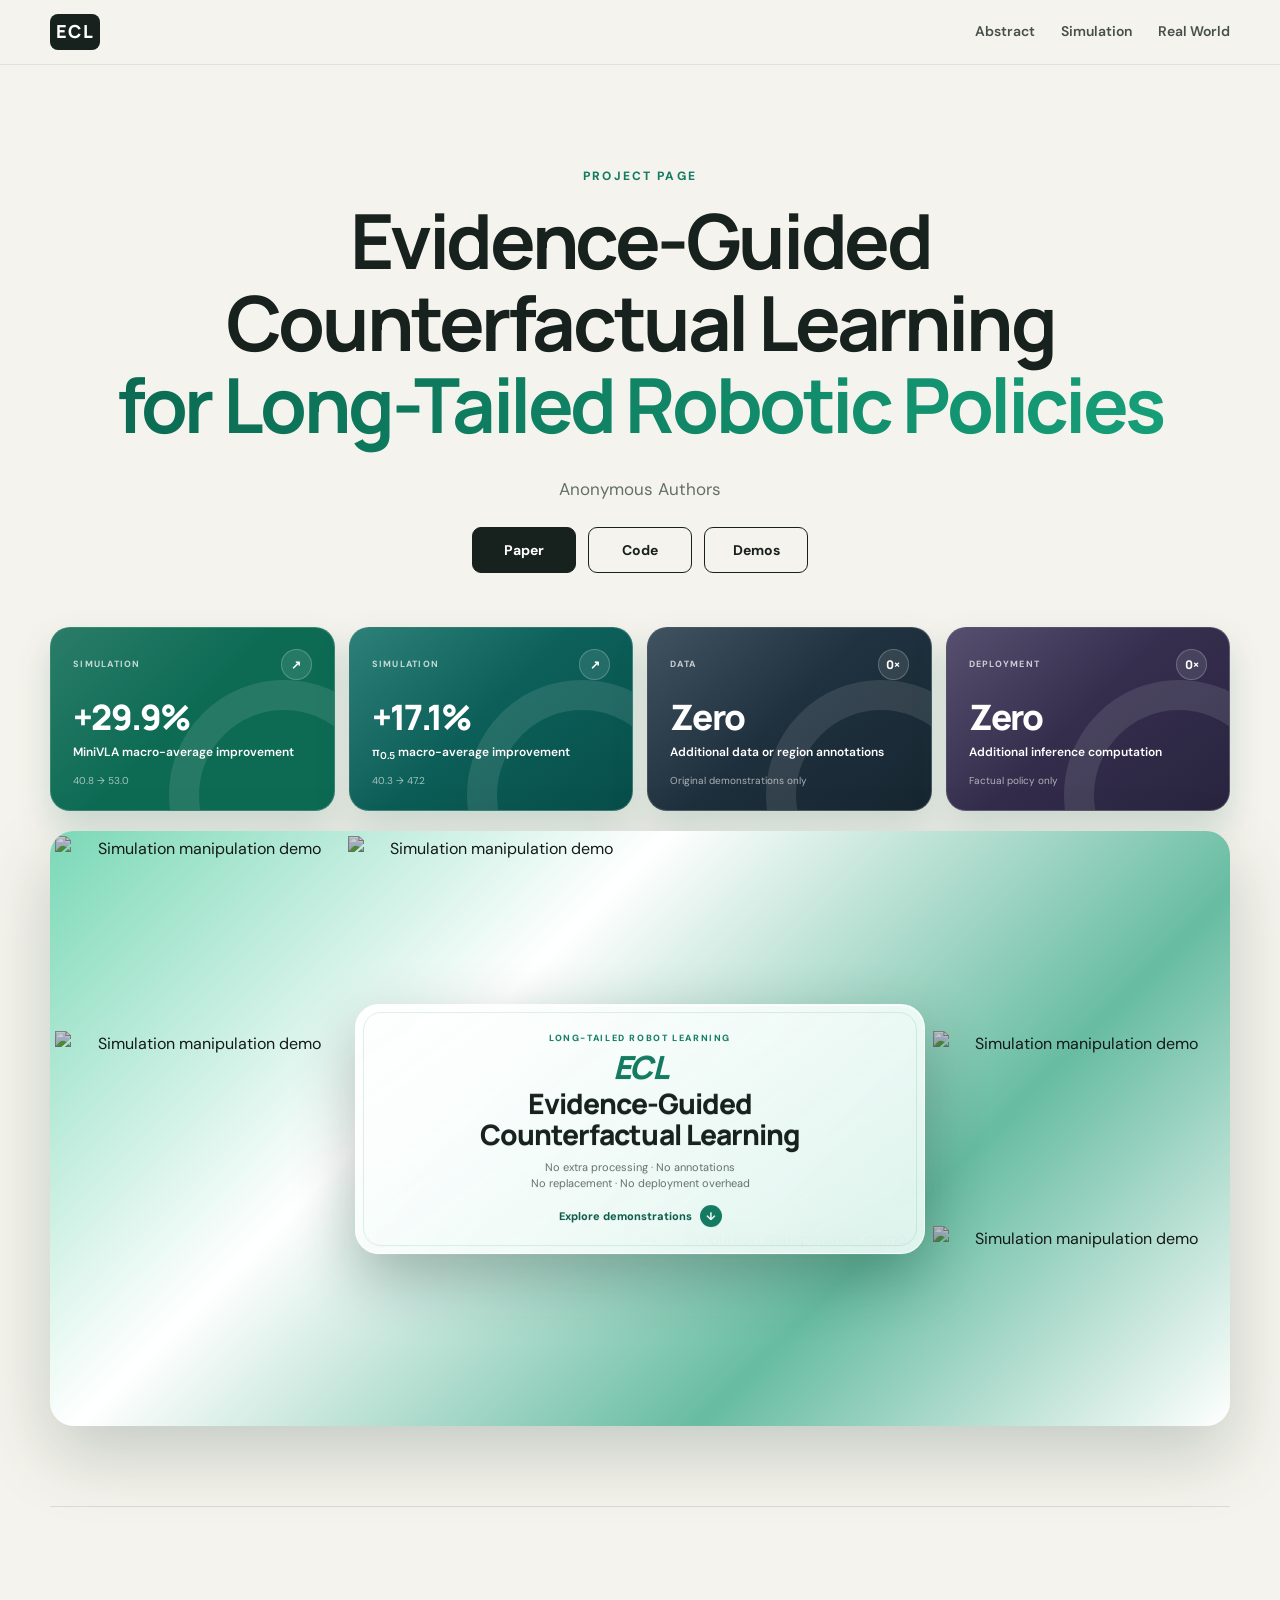
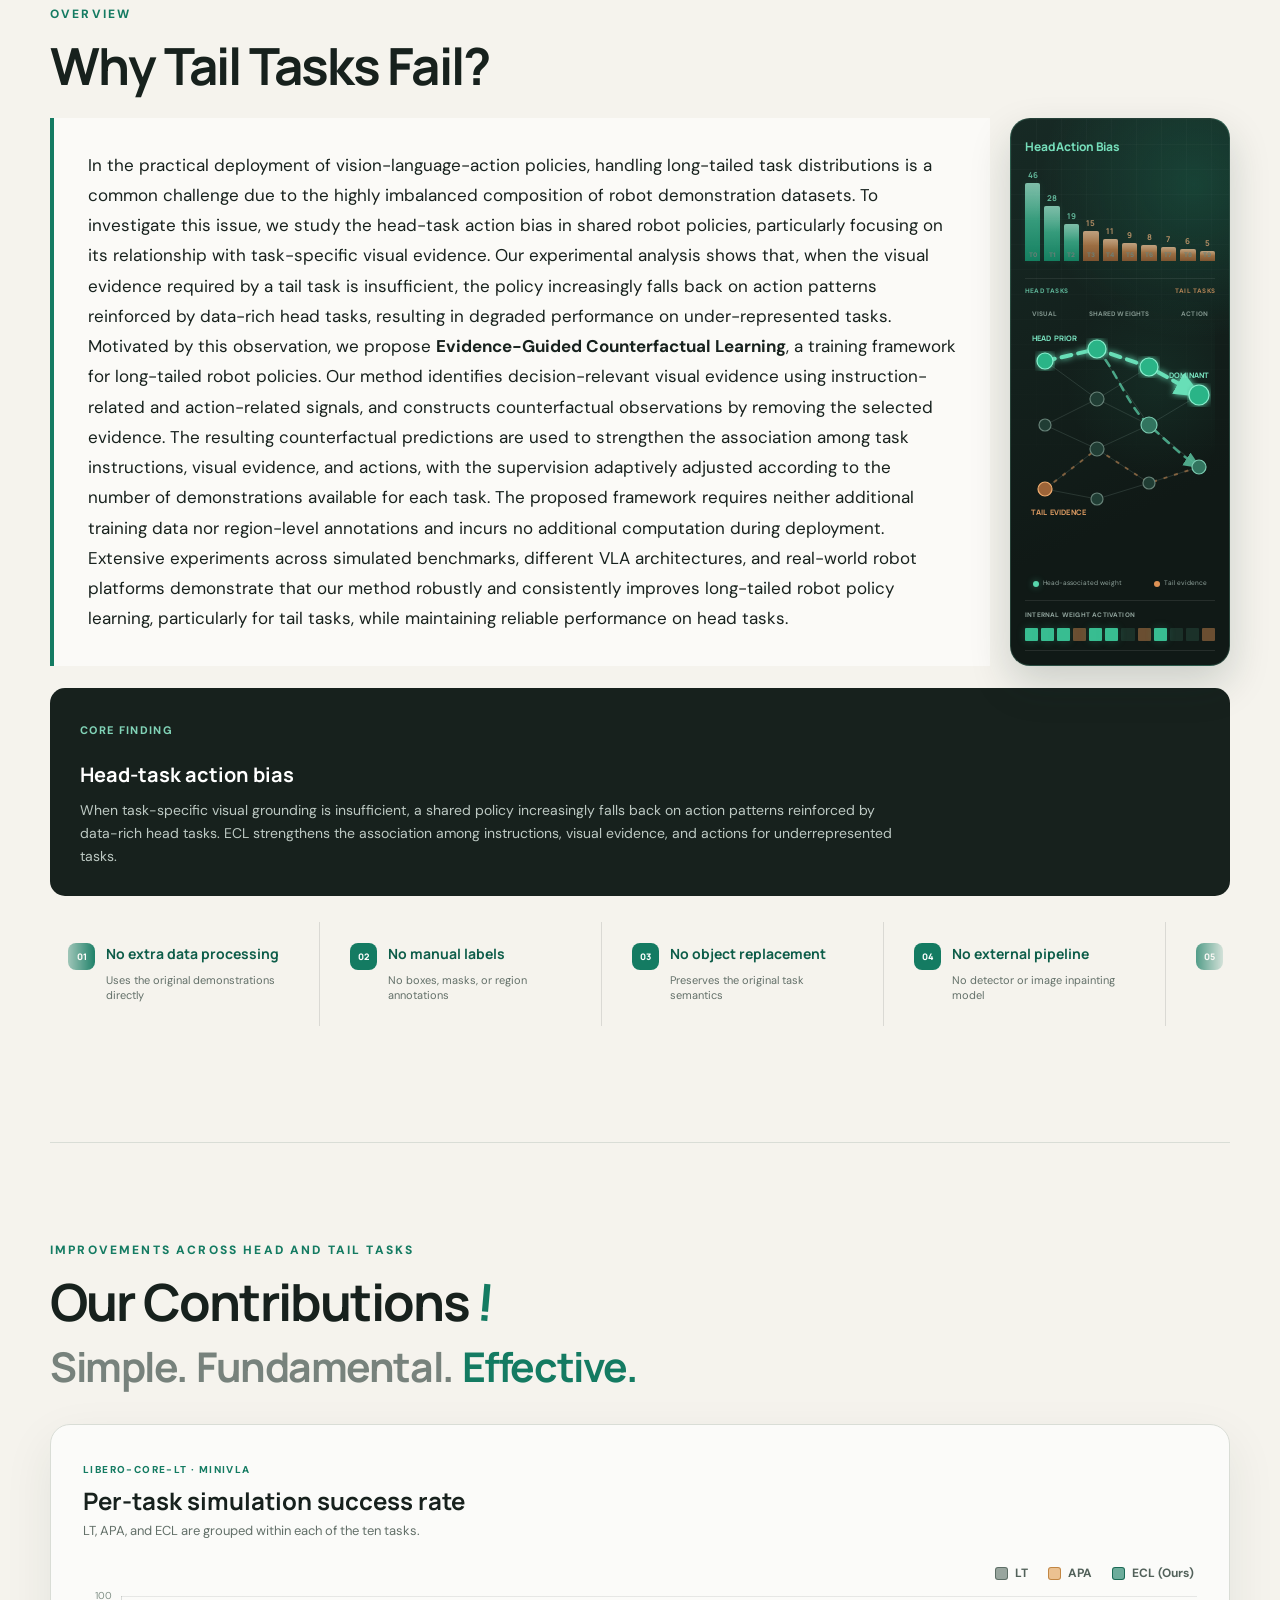
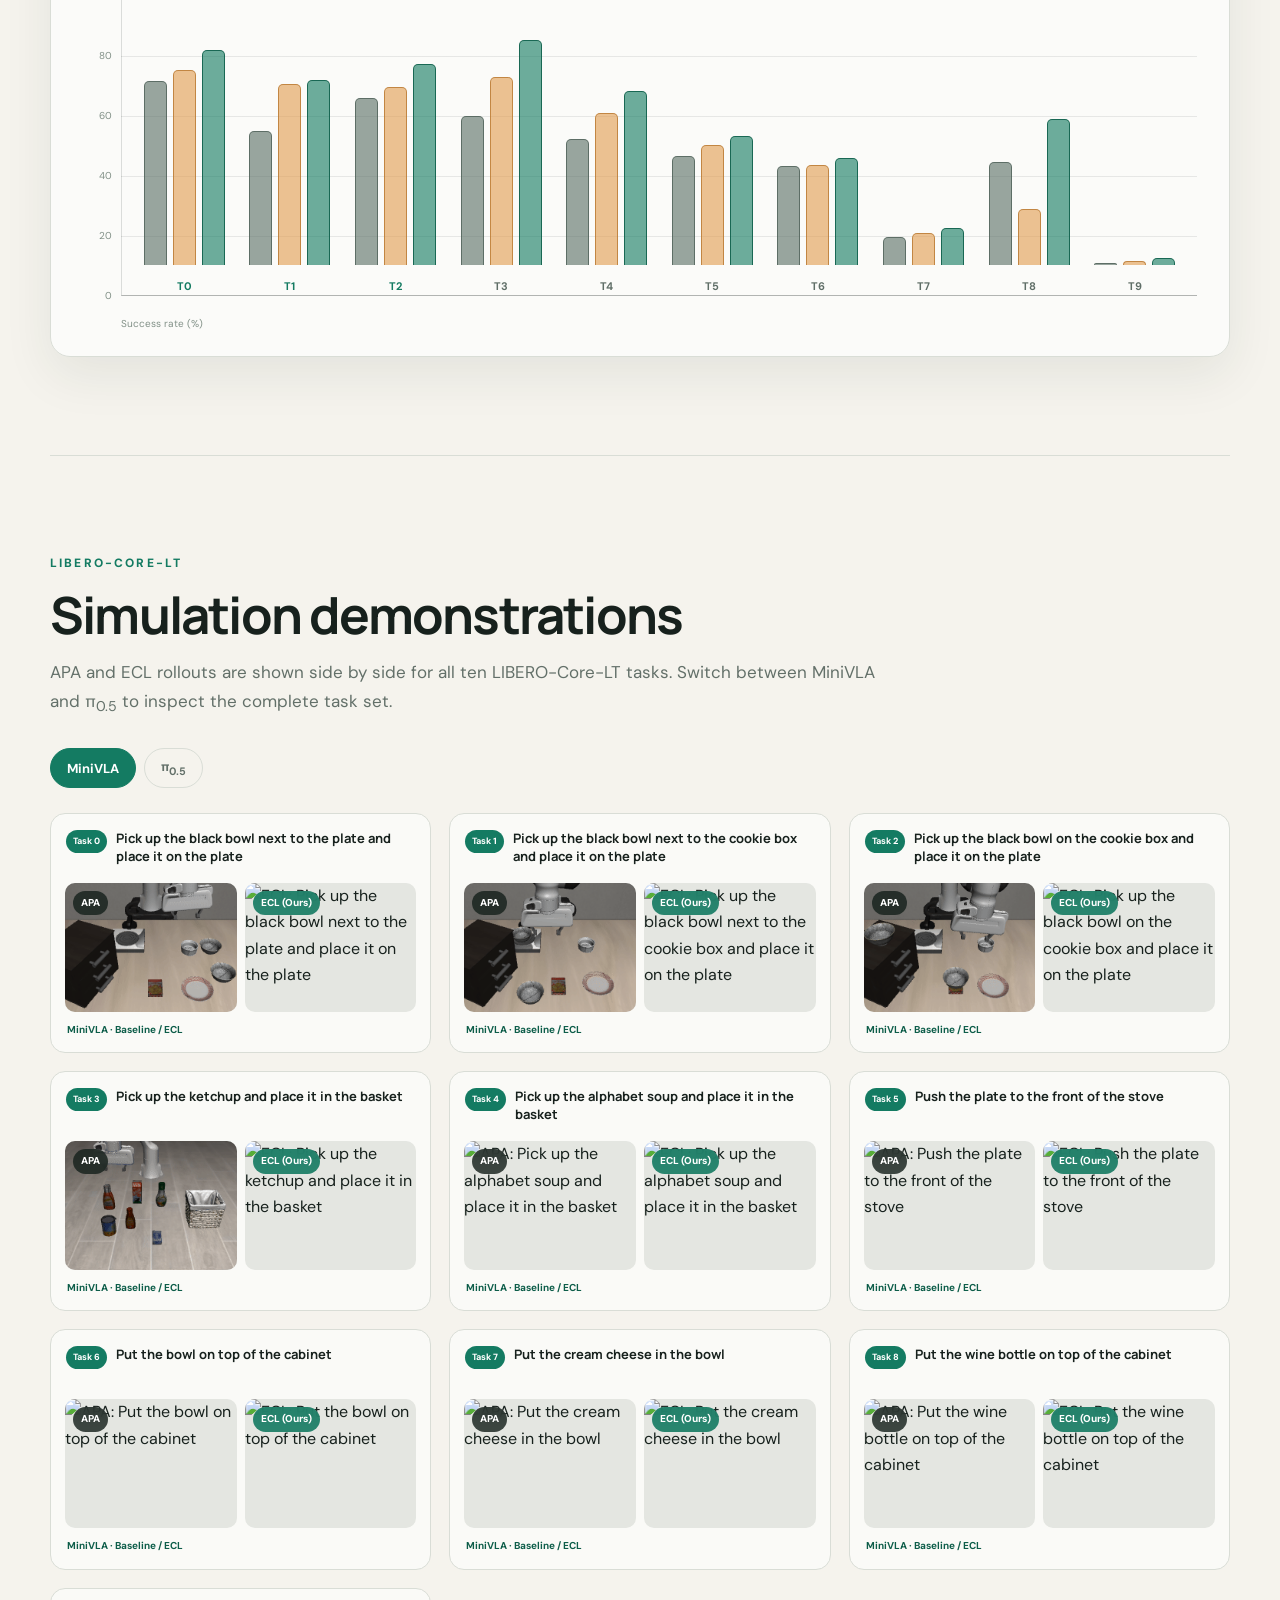
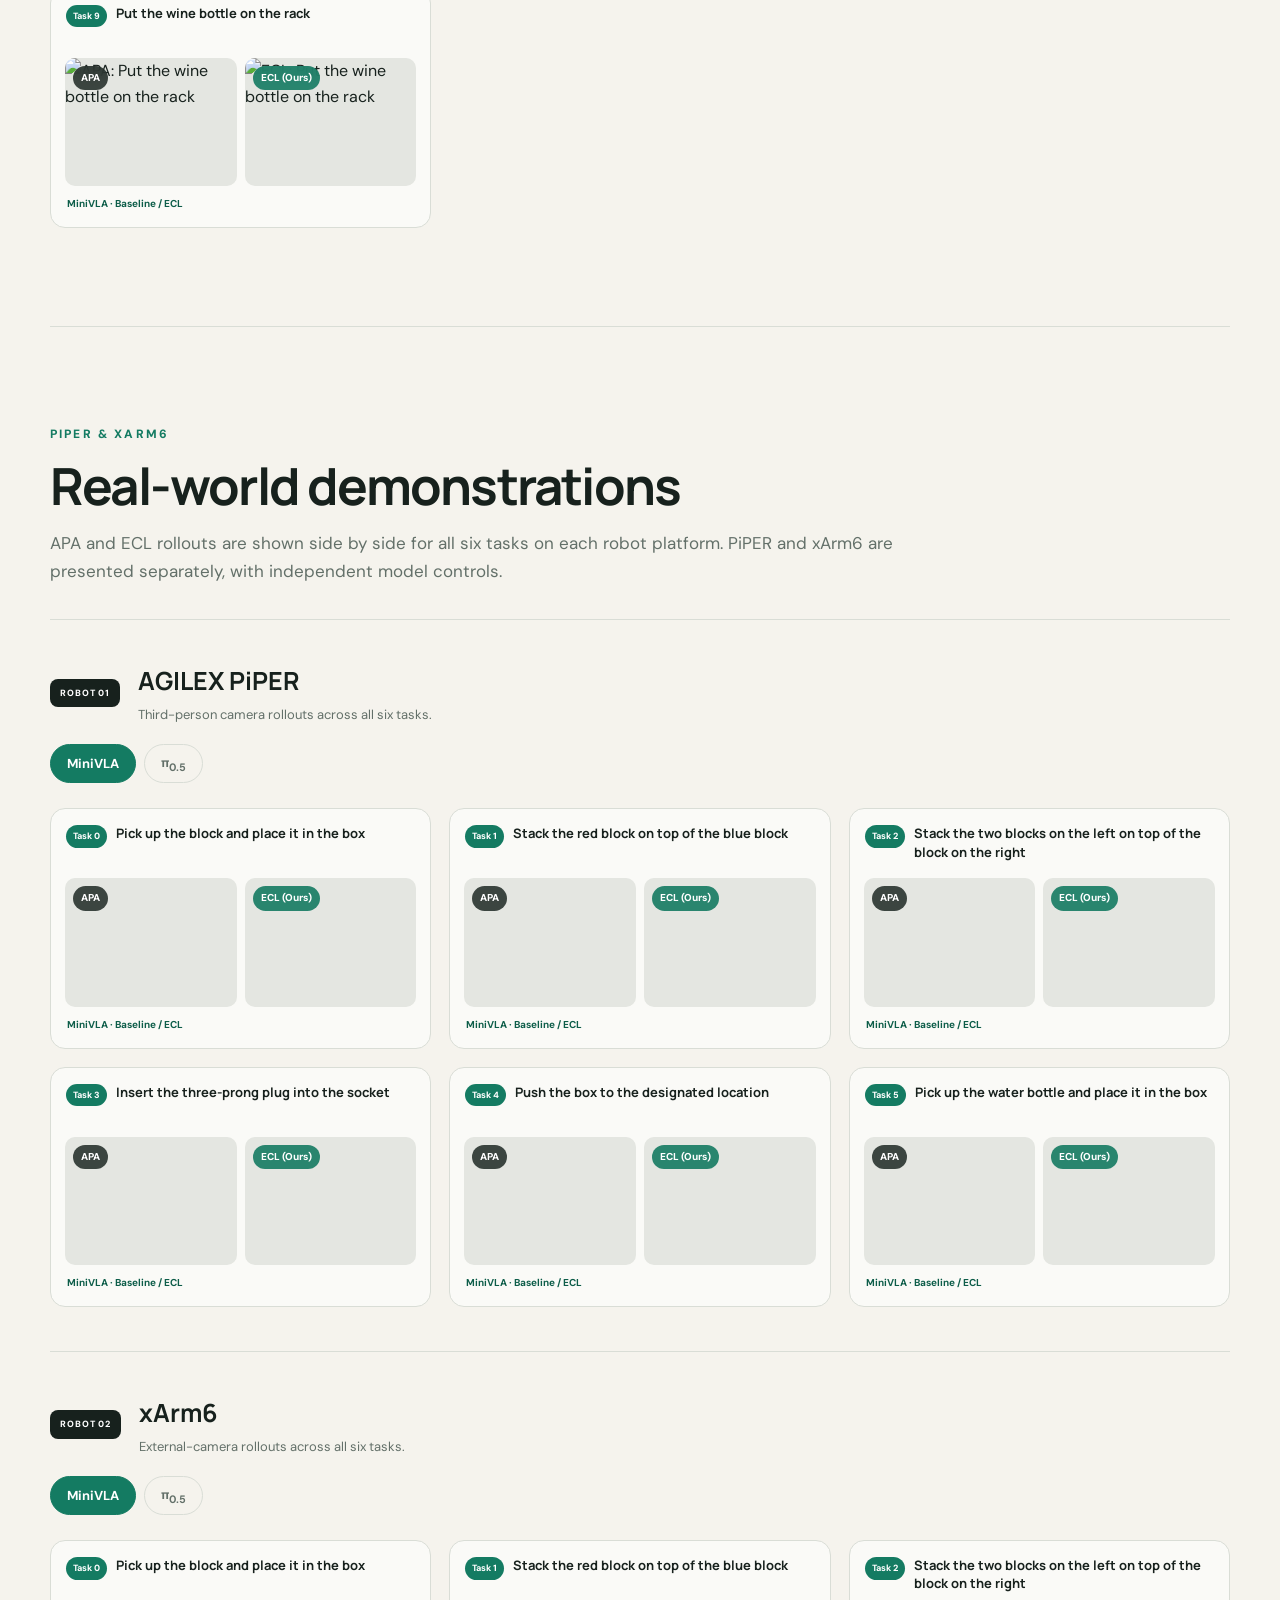
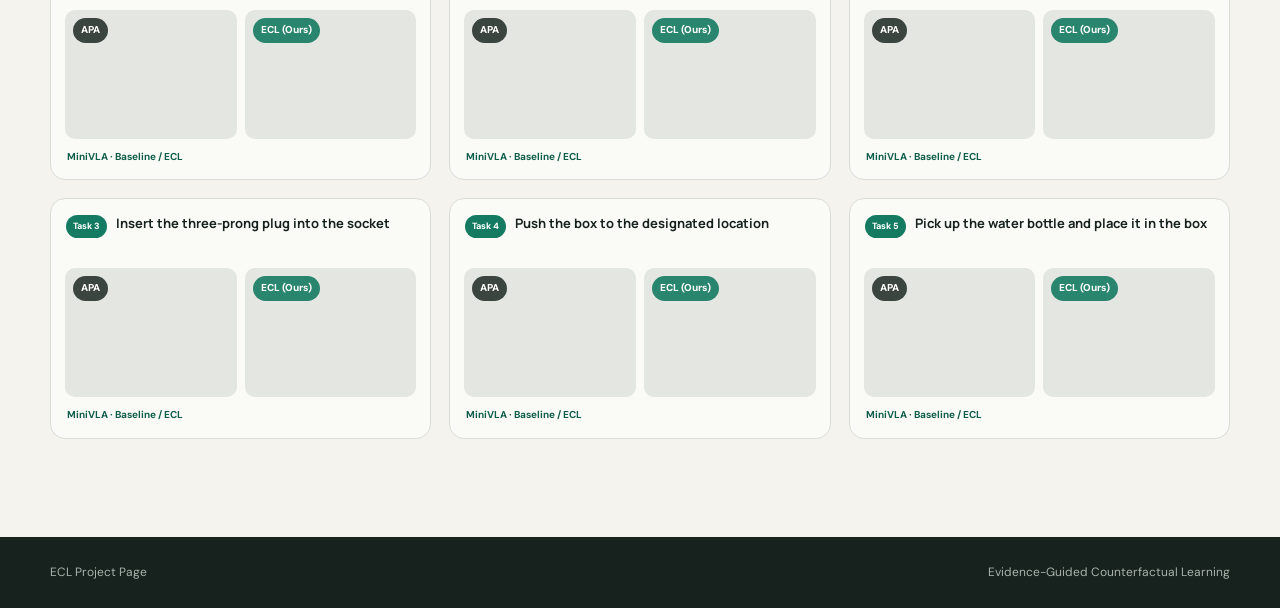
==== site/index.html @ 03b35f9d "Add ECL project website" ====
<!doctype html>
<html lang="en">
<head>
  <meta charset="utf-8">
  <meta name="viewport" content="width=device-width, initial-scale=1">
  <meta name="description" content="Evidence-Guided Counterfactual Learning for Long-Tailed Robotic Policies.">
  <title>ECL — Evidence-Guided Counterfactual Learning</title>
  <link rel="preconnect" href="https://fonts.googleapis.com">
  <link rel="preconnect" href="https://fonts.gstatic.com" crossorigin>
  <link href="https://fonts.googleapis.com/css2?family=DM+Sans:wght@400;500;600;700&family=Manrope:wght@500;600;700;800&display=swap" rel="stylesheet">
  <link rel="stylesheet" href="styles.css">
</head>
<body>
  <header class="topbar">
    <a class="brand" href="#top" aria-label="ECL home"><span>ECL</span></a>
    <nav aria-label="Primary navigation">
      <a href="#abstract">Abstract</a>
      <a href="#simulation">Simulation</a>
      <a href="#real-world">Real World</a>
    </nav>
  </header>

  <main id="top">
    <section class="hero section-shell">
      <p class="eyebrow">PROJECT PAGE</p>
      <h1>Evidence-Guided Counterfactual Learning<br><em>for Long-Tailed Robotic Policies</em></h1>
      <div class="authors">Anonymous Authors</div>
      <div class="hero-actions">
        <a class="button primary" href="assets/ecl-paper.pdf">Paper</a>
        <a class="button secondary" href="https://github.com/krlozhilderman287-creator/EVIDENCE-GUIDED-COUNTERFACTUAL-LEARNING-FOR-LONG-TAILED-ROBOTIC-POLICIES">Code</a>
        <a class="button secondary" href="#simulation">Demos</a>
      </div>

      <div class="hero-metrics" aria-label="Key results">
        <article class="metric-gain"><div class="metric-top"><span>SIMULATION</span><i>↗</i></div><strong>+29.9%</strong><p>MiniVLA macro-average improvement</p><small>40.8 → 53.0</small></article>
        <article class="metric-gain"><div class="metric-top"><span>SIMULATION</span><i>↗</i></div><strong>+17.1%</strong><p>π<sub>0.5</sub> macro-average improvement</p><small>40.3 → 47.2</small></article>
        <article class="metric-zero"><div class="metric-top"><span>DATA</span><i>0×</i></div><strong>Zero</strong><p>Additional data or region annotations</p><small>Original demonstrations only</small></article>
        <article class="metric-zero"><div class="metric-top"><span>DEPLOYMENT</span><i>0×</i></div><strong>Zero</strong><p>Additional inference computation</p><small>Factual policy only</small></article>
      </div>

      <div class="teaser-montage" aria-label="ECL simulation and real-world demonstrations">
        <img class="montage-media" src="assets/demos/minivla-task03-ecl.gif" alt="Simulation manipulation demo">
        <img class="montage-media" src="assets/demos/pi05-task08-ecl.gif" alt="Simulation manipulation demo">
        <video class="montage-media" autoplay muted loop playsinline preload="metadata" src="assets/demos/minivla-piper-task01-ecl.mp4" aria-label="PiPER manipulation demo"></video>
        <video class="montage-media" autoplay muted loop playsinline preload="metadata" src="assets/demos/pi05-xarm-task05-ecl.mp4" aria-label="xArm6 manipulation demo"></video>
        <img class="montage-media" src="assets/demos/minivla-task06-ecl.gif" alt="Simulation manipulation demo">
        <video class="montage-media" autoplay muted loop playsinline preload="metadata" src="assets/demos/pi05-piper-task03-ecl.mp4" aria-label="PiPER manipulation demo"></video>
        <video class="montage-media" autoplay muted loop playsinline preload="metadata" src="assets/demos/minivla-xarm-task03-ecl.mp4" aria-label="xArm6 manipulation demo"></video>
        <img class="montage-media" src="assets/demos/pi05-task03-ecl.gif" alt="Simulation manipulation demo">
        <video class="montage-media" autoplay muted loop playsinline preload="metadata" src="assets/demos/minivla-piper-task05-ecl.mp4" aria-label="PiPER manipulation demo"></video>
        <video class="montage-media" autoplay muted loop playsinline preload="metadata" src="assets/demos/pi05-xarm-task02-ecl.mp4" aria-label="xArm6 manipulation demo"></video>
        <img class="montage-media" src="assets/demos/minivla-task09-ecl.gif" alt="Simulation manipulation demo">
        <img class="montage-media" src="assets/demos/pi05-task09-ecl.gif" alt="Simulation manipulation demo">
        <div class="montage-title"><span class="montage-kicker">LONG-TAILED ROBOT LEARNING</span><b>ECL</b><strong>Evidence-Guided<br>Counterfactual Learning</strong><p>No extra processing · No annotations<br>No replacement · No deployment overhead</p><a href="#simulation">Explore demonstrations <span>↓</span></a></div>
      </div>
    </section>

    <section class="paper-section section-shell" id="abstract">
      <div class="section-content">
        <p class="eyebrow">OVERVIEW</p>
        <h2>Why Tail Tasks Fail?</h2>
        <div class="overview-layout">
          <div class="abstract-copy">
            <p>In the practical deployment of vision-language-action policies, handling long-tailed task distributions is a common challenge due to the highly imbalanced composition of robot demonstration datasets. To investigate this issue, we study the head-task action bias in shared robot policies, particularly focusing on its relationship with task-specific visual evidence. Our experimental analysis shows that, when the visual evidence required by a tail task is insufficient, the policy increasingly falls back on action patterns reinforced by data-rich head tasks, resulting in degraded performance on under-represented tasks. Motivated by this observation, we propose <strong>Evidence-Guided Counterfactual Learning</strong>, a training framework for long-tailed robot policies. Our method identifies decision-relevant visual evidence using instruction-related and action-related signals, and constructs counterfactual observations by removing the selected evidence. The resulting counterfactual predictions are used to strengthen the association among task instructions, visual evidence, and actions, with the supervision adaptively adjusted according to the number of demonstrations available for each task. The proposed framework requires neither additional training data nor region-level annotations and incurs no additional computation during deployment. Extensive experiments across simulated benchmarks, different VLA architectures, and real-world robot platforms demonstrate that our method robustly and consistently improves long-tailed robot policy learning, particularly for tail tasks, while maintaining reliable performance on head tasks.</p>
          </div>

          <aside class="bias-diagram" aria-label="Illustration of head-task action bias affecting a tail-task decision">
            <div class="diagram-head"><strong>Head Action Bias</strong></div>
            <div class="task-count-chart" aria-label="LIBERO-Core-LT demonstration counts for tasks zero through nine">
              <div class="count-bars">
                <div class="head-count"><b>46</b><i style="--count:100%"></i><span>T0</span></div>
                <div class="head-count"><b>28</b><i style="--count:61%"></i><span>T1</span></div>
                <div class="head-count"><b>19</b><i style="--count:41%"></i><span>T2</span></div>
                <div><b>15</b><i style="--count:33%"></i><span>T3</span></div>
                <div><b>11</b><i style="--count:24%"></i><span>T4</span></div>
                <div><b>9</b><i style="--count:20%"></i><span>T5</span></div>
                <div><b>8</b><i style="--count:17%"></i><span>T6</span></div>
                <div><b>7</b><i style="--count:15%"></i><span>T7</span></div>
                <div><b>6</b><i style="--count:13%"></i><span>T8</span></div>
                <div><b>5</b><i style="--count:11%"></i><span>T9</span></div>
              </div>
              <div class="count-groups"><span>HEAD TASKS</span><span>TAIL TASKS</span></div>
            </div>
            <div class="weight-network" aria-hidden="true">
              <div class="network-labels"><span>VISUAL</span><span>SHARED WEIGHTS</span><span>ACTION</span></div>
              <svg viewBox="0 0 190 230" role="img" aria-label="Head-task prior dominates the internal weights used for a tail-task decision">
                <defs>
                  <filter id="nodeGlow"><feGaussianBlur stdDeviation="3" result="blur"/><feMerge><feMergeNode in="blur"/><feMergeNode in="SourceGraphic"/></feMerge></filter>
                  <marker id="greenArrow" markerWidth="8" markerHeight="8" refX="6" refY="3" orient="auto"><path d="M0,0 L0,6 L7,3 z" fill="#67dfb7"/></marker>
                </defs>
                <g class="base-weights">
                  <path d="M20 48L72 36M20 48L72 86M20 112L72 86M20 112L72 136M20 176L72 136M20 176L72 186"/>
                  <path d="M72 36L124 54M72 36L124 112M72 86L124 54M72 86L124 112M72 136L124 112M72 136L124 170M72 186L124 170"/>
                  <path d="M124 54L174 82M124 112L174 82M124 112L174 154M124 170L174 154"/>
                </g>
                <path class="tail-weight-path" d="M20 176L72 136L124 170L174 154"/>
                <path class="bias-weight-path" d="M20 48L72 36L124 54L174 82" marker-end="url(#greenArrow)"/>
                <path class="bias-spill-path" d="M72 36C92 58 101 91 124 112C144 130 157 143 174 154" marker-end="url(#greenArrow)"/>
                <g class="network-nodes">
                  <circle cx="20" cy="48" r="8" class="head-node-svg"/><circle cx="20" cy="112" r="6"/><circle cx="20" cy="176" r="7" class="tail-node-svg"/>
                  <circle cx="72" cy="36" r="9" class="hot-node"/><circle cx="72" cy="86" r="7"/><circle cx="72" cy="136" r="7"/><circle cx="72" cy="186" r="6"/>
                  <circle cx="124" cy="54" r="9" class="hot-node"/><circle cx="124" cy="112" r="8" class="warm-node"/><circle cx="124" cy="170" r="6"/>
                  <circle cx="174" cy="82" r="10" class="hot-node"/><circle cx="174" cy="154" r="7" class="warm-node"/>
                </g>
                <text x="7" y="28" class="svg-head-label">HEAD PRIOR</text>
                <text x="6" y="202" class="svg-tail-label">TAIL EVIDENCE</text>
                <text x="144" y="65" class="svg-output-label">DOMINANT</text>
              </svg>
              <div class="weight-legend"><span><i></i>Head-associated weight</span><span><i></i>Tail evidence</span></div>
            </div>
            <div class="weight-activation">
              <span>INTERNAL WEIGHT ACTIVATION</span>
              <div class="activation-cells" aria-hidden="true"><i></i><i></i><i></i><i></i><i></i><i></i><i></i><i></i><i></i><i></i><i></i><i></i></div>
            </div>
          </aside>
        </div>

        <div class="finding-card"><span>CORE FINDING</span><h3>Head-task action bias</h3><p>When task-specific visual grounding is insufficient, a shared policy increasingly falls back on action patterns reinforced by data-rich head tasks. ECL strengthens the association among instructions, visual evidence, and actions for underrepresented tasks.</p></div>

        <div class="advantage-marquee" aria-label="Practical advantages">
          <div class="advantage-track">
            <div class="advantage-item"><i>01</i><strong>No extra data processing</strong><span>Uses the original demonstrations directly</span></div>
            <div class="advantage-item"><i>02</i><strong>No manual labels</strong><span>No boxes, masks, or region annotations</span></div>
            <div class="advantage-item"><i>03</i><strong>No object replacement</strong><span>Preserves the original task semantics</span></div>
            <div class="advantage-item"><i>04</i><strong>No external pipeline</strong><span>No detector or image inpainting model</span></div>
            <div class="advantage-item"><i>05</i><strong>No deployment overhead</strong><span>Uses only the factual policy at inference</span></div>
            <div class="advantage-item" aria-hidden="true"><i>01</i><strong>No extra data processing</strong><span>Uses the original demonstrations directly</span></div>
            <div class="advantage-item" aria-hidden="true"><i>02</i><strong>No manual labels</strong><span>No boxes, masks, or region annotations</span></div>
            <div class="advantage-item" aria-hidden="true"><i>03</i><strong>No object replacement</strong><span>Preserves the original task semantics</span></div>
            <div class="advantage-item" aria-hidden="true"><i>04</i><strong>No external pipeline</strong><span>No detector or image inpainting model</span></div>
            <div class="advantage-item" aria-hidden="true"><i>05</i><strong>No deployment overhead</strong><span>Uses only the factual policy at inference</span></div>
          </div>
        </div>
      </div>
    </section>

    <section class="paper-section section-shell" id="contributions">
      <div class="section-content">
        <p class="eyebrow">IMPROVEMENTS ACROSS HEAD AND TAIL TASKS</p>
        <h2>Our Contributions<span class="title-mark" aria-hidden="true">!</span></h2>
        <p class="contribution-statement"><span>Simple.</span> <span>Fundamental.</span> <span>Effective.</span></p>

        <div class="performance-panel">
          <div class="performance-head">
            <div><span>LIBERO-CORE-LT · MINIVLA</span><h3>Per-task simulation success rate</h3><p>LT, APA, and ECL are grouped within each of the ten tasks.</p></div>
          </div>
          <div class="performance-legend" aria-label="Chart legend"><span class="legend-lt"><i></i>LT</span><span class="legend-apa"><i></i>APA</span><span class="legend-ecl"><i></i>ECL (Ours)</span></div>
          <div class="performance-chart" data-performance-chart aria-label="Grouped bar chart of per-task success rates">
            <div class="chart-y-axis" aria-hidden="true"><span style="--y:0%">100</span><span style="--y:20%">80</span><span style="--y:40%">60</span><span style="--y:60%">40</span><span style="--y:80%">20</span><span style="--y:100%">0</span></div>
            <div class="performance-plot"><div class="performance-groups" data-performance-groups></div></div>
          </div>
          <p class="performance-axis-label">Success rate (%)</p>
        </div>
      </div>
    </section>

    <section class="paper-section section-shell demo-module" id="simulation">
      <div class="section-content">
        <p class="eyebrow">LIBERO-CORE-LT</p>
        <h2>Simulation demonstrations</h2>
        <p class="section-lead">APA and ECL rollouts are shown side by side for all ten LIBERO-Core-LT tasks. Switch between MiniVLA and π<sub>0.5</sub> to inspect the complete task set.</p>
        <div class="video-tabs" role="tablist" aria-label="Simulation model selection">
          <button class="tab active" type="button" role="tab" aria-selected="true" data-tab="minivla">MiniVLA</button>
          <button class="tab" type="button" role="tab" aria-selected="false" data-tab="pi05">π<sub>0.5</sub></button>
        </div>
        <div class="model-panel" data-panel="minivla"><div class="task-gallery" data-gallery="simulation-minivla"></div></div>
        <div class="model-panel" data-panel="pi05" hidden><div class="task-gallery" data-gallery="simulation-pi05"></div></div>
      </div>
    </section>

    <section class="paper-section section-shell" id="real-world">
      <div class="section-content">
        <p class="eyebrow">PIPER &amp; XARM6</p>
        <h2>Real-world demonstrations</h2>
        <p class="section-lead">APA and ECL rollouts are shown side by side for all six tasks on each robot platform. PiPER and xArm6 are presented separately, with independent model controls.</p>

        <section class="robot-showcase demo-module">
          <div class="robot-heading"><span>ROBOT 01</span><div><h3>AGILEX PiPER</h3><p>Third-person camera rollouts across all six tasks.</p></div></div>
          <div class="video-tabs" role="tablist" aria-label="PiPER model selection"><button class="tab active" type="button" role="tab" aria-selected="true" data-tab="minivla">MiniVLA</button><button class="tab" type="button" role="tab" aria-selected="false" data-tab="pi05">π<sub>0.5</sub></button></div>
          <div class="model-panel" data-panel="minivla"><div class="task-gallery" data-gallery="piper-minivla"></div></div>
          <div class="model-panel" data-panel="pi05" hidden><div class="task-gallery" data-gallery="piper-pi05"></div></div>
        </section>

        <section class="robot-showcase demo-module">
          <div class="robot-heading"><span>ROBOT 02</span><div><h3>xArm6</h3><p>External-camera rollouts across all six tasks.</p></div></div>
          <div class="video-tabs" role="tablist" aria-label="xArm6 model selection"><button class="tab active" type="button" role="tab" aria-selected="true" data-tab="minivla">MiniVLA</button><button class="tab" type="button" role="tab" aria-selected="false" data-tab="pi05">π<sub>0.5</sub></button></div>
          <div class="model-panel" data-panel="minivla"><div class="task-gallery" data-gallery="xarm-minivla"></div></div>
          <div class="model-panel" data-panel="pi05" hidden><div class="task-gallery" data-gallery="xarm-pi05"></div></div>
        </section>
      </div>
    </section>
  </main>

  <footer><span>ECL Project Page</span><span>Evidence-Guided Counterfactual Learning</span></footer>
  <script src="script.js"></script>
</body>
</html>
---- site/styles.css ----
:root {
  --ink: #17211d;
  --muted: #637069;
  --paper: #f5f3ed;
  --surface: #fffefa;
  --line: #d9ddd6;
  --accent: #147b62;
  --accent-dark: #0d5d49;
  --accent-soft: #d9eee6;
  --warm: #efb45f;
  --shadow: 0 18px 55px rgba(24, 49, 39, .10);
}

* { box-sizing: border-box; }
html { scroll-behavior: smooth; }
body { margin: 0; color: var(--ink); background: var(--paper); font-family: "DM Sans", sans-serif; line-height: 1.65; }
a { color: inherit; }
img { display: block; max-width: 100%; }
button, a { -webkit-tap-highlight-color: transparent; }

.topbar { position: sticky; top: 0; z-index: 20; display: flex; align-items: center; justify-content: space-between; padding: 14px max(24px, calc((100vw - 1180px) / 2)); background: rgba(245,243,237,.88); border-bottom: 1px solid rgba(23,33,29,.08); backdrop-filter: blur(18px); }
.brand { text-decoration: none; font-family: Manrope, sans-serif; font-size: 18px; font-weight: 800; letter-spacing: .06em; }
.brand span { display: inline-flex; align-items: center; justify-content: center; width: 50px; height: 36px; color: white; background: var(--ink); border-radius: 8px; }
nav { display: flex; gap: 26px; }
nav a { color: #46504b; text-decoration: none; font-size: 14px; font-weight: 600; }
nav a:hover { color: var(--accent); }

.section-shell { width: min(1180px, calc(100% - 44px)); margin-inline: auto; }
.hero { padding: 102px 0 80px; text-align: center; }
.eyebrow { margin: 0 0 12px; color: var(--accent); font-size: 12px; font-weight: 800; letter-spacing: .18em; }
h1, h2, h3 { font-family: Manrope, sans-serif; }
h1 { margin: 0 auto; max-width: 1080px; font-size: clamp(42px, 6vw, 76px); line-height: 1.08; letter-spacing: -.045em; }
h1 em { color: var(--accent); background: linear-gradient(100deg, #0b6b52 0%, #16a079 52%, #0b6b52 100%); background-size: 200% auto; -webkit-background-clip: text; background-clip: text; -webkit-text-fill-color: transparent; font-style: normal; animation: title-shift 7s ease-in-out infinite; }
@keyframes title-shift { 0%, 100% { background-position: 0% center; } 50% { background-position: 100% center; } }
.authors { margin: 30px auto 24px; color: var(--muted); font-size: 17px; }
.hero-actions { display: flex; justify-content: center; flex-wrap: wrap; gap: 12px; margin-bottom: 54px; }
.button { display: inline-flex; min-width: 104px; height: 46px; align-items: center; justify-content: center; padding: 0 21px; border: 1px solid var(--ink); border-radius: 9px; font: 700 14px "DM Sans"; text-decoration: none; transition: .2s ease; }
.button.primary { color: white; background: var(--ink); }
.button.secondary { color: var(--ink); background: transparent; }
.button:hover { transform: translateY(-2px); box-shadow: 0 8px 20px rgba(23,33,29,.12); }

.hero-statement { position: relative; overflow: hidden; max-width: 990px; margin: 0 auto; padding: 60px 70px; border-radius: 24px; color: white; background: var(--ink); box-shadow: var(--shadow); text-align: left; }
.hero-statement::after { content: ""; position: absolute; width: 360px; height: 360px; right: -130px; top: -170px; border: 80px solid rgba(78,197,157,.17); border-radius: 50%; }
.hero-statement span { display: block; color: #9bd6c2; font-size: 14px; font-weight: 700; letter-spacing: .08em; text-transform: uppercase; }
.hero-statement strong { position: relative; z-index: 1; display: block; max-width: 780px; margin: 14px 0 16px; font: 700 clamp(26px, 4vw, 46px)/1.2 Manrope, sans-serif; letter-spacing: -.03em; }
.hero-statement p { position: relative; z-index: 1; max-width: 690px; margin: 0; color: #bdc9c3; font-size: 16px; }

.hero-metrics { display: grid; grid-template-columns: repeat(4, minmax(0, 1fr)); gap: 14px; margin: 0 auto 20px; }
.hero-metrics article { position: relative; display: flex; overflow: hidden; min-height: 178px; flex-direction: column; padding: 21px 22px; border: 1px solid rgba(255,255,255,.18); border-radius: 20px; color: white; background: #0d6b54; box-shadow: 0 16px 35px rgba(18,99,77,.18); text-align: left; transition: transform .3s ease, box-shadow .3s ease; isolation: isolate; }
.hero-metrics article::before { content: ""; position: absolute; z-index: -1; width: 170px; height: 170px; right: -65px; bottom: -100px; border: 30px solid rgba(255,255,255,.10); border-radius: 50%; transition: transform .45s ease; }
.hero-metrics article::after { content: ""; position: absolute; z-index: -1; inset: 0; background: linear-gradient(135deg, rgba(255,255,255,.12), transparent 48%); }
.hero-metrics article:nth-child(2) { background: linear-gradient(145deg, #106f66, #084e4a); }
.hero-metrics article:nth-child(3) { background: linear-gradient(145deg, #263b4a, #172631); }
.hero-metrics article:nth-child(4) { background: linear-gradient(145deg, #40375b, #28243e); }
.hero-metrics article:hover { transform: translateY(-6px); box-shadow: 0 24px 45px rgba(18,61,49,.24); }
.hero-metrics article:hover::before { transform: scale(1.16) rotate(18deg); }
.metric-top { display: flex; align-items: center; justify-content: space-between; }
.metric-top span { color: rgba(255,255,255,.72); font-size: 9px; font-weight: 800; letter-spacing: .14em; }
.metric-top i { display: grid; min-width: 31px; height: 31px; place-items: center; border: 1px solid rgba(255,255,255,.22); border-radius: 50%; color: white; background: rgba(255,255,255,.1); font: normal 800 12px Manrope, sans-serif; }
.hero-metrics strong { margin-top: 20px; font: 800 35px/1 Manrope, sans-serif; letter-spacing: -.05em; }
.hero-metrics p { margin: 9px 0 0; color: white; font-size: 12px; font-weight: 600; line-height: 1.35; }
.hero-metrics small { margin-top: auto; padding-top: 10px; color: rgba(255,255,255,.62); font-size: 10px; }
.teaser-montage { position: relative; display: grid; grid-template-columns: repeat(4, minmax(0, 1fr)); overflow: hidden; padding: 5px; border-radius: 24px; background: linear-gradient(135deg, #7ad8b7, #ffffff 35%, #67bca1 70%, #ffffff); box-shadow: 0 28px 70px rgba(21,62,49,.22); }
.montage-media { display: block; width: 100%; min-width: 0; aspect-ratio: 3 / 2; object-fit: cover; filter: saturate(.9) brightness(.8); transition: filter .4s ease, transform .5s ease; }
.teaser-montage:hover .montage-media { filter: saturate(1) brightness(.9); }
.montage-media:hover { z-index: 2; filter: saturate(1.15) brightness(1) !important; transform: scale(1.045); }
.montage-title { position: absolute; top: 50%; left: 50%; display: flex; width: min(570px, 58%); min-height: 218px; align-items: center; justify-content: center; flex-direction: column; padding: 26px 38px; border: 1px solid rgba(255,255,255,.8); border-radius: 24px; color: var(--ink); background: linear-gradient(145deg, rgba(255,255,255,.94), rgba(239,251,247,.88)); box-shadow: 0 22px 60px rgba(10,39,31,.30), inset 0 1px 0 white; transform: translate(-50%, -50%); backdrop-filter: blur(16px) saturate(1.2); }
.montage-title::before { content: ""; position: absolute; inset: 7px; pointer-events: none; border: 1px solid rgba(20,123,98,.13); border-radius: 18px; }
.montage-kicker { color: var(--accent); font-size: 9px; font-weight: 800; letter-spacing: .18em; }
.montage-title b { margin-top: 5px; color: var(--accent); font: italic 800 32px/1 Manrope, sans-serif; letter-spacing: -.06em; }
.montage-title strong { margin: 5px 0 8px; font: 800 clamp(18px, 2.2vw, 29px)/1.12 Manrope, sans-serif; letter-spacing: -.035em; }
.montage-title p { margin: 0; color: var(--muted); font-size: 11px; line-height: 1.5; }
.montage-title a { position: relative; z-index: 1; display: inline-flex; align-items: center; gap: 8px; margin-top: 13px; color: var(--accent-dark); font-size: 11px; font-weight: 800; text-decoration: none; }
.montage-title a span { display: grid; width: 22px; height: 22px; place-items: center; border-radius: 50%; color: white; background: var(--accent); }

.paper-section { display: grid; grid-template-columns: 1fr; padding: 98px 0; border-top: 1px solid var(--line); }
.section-content { min-width: 0; }
.section-number { padding-top: 8px; color: #9aa49f; font: 700 14px Manrope; }
.section-content h2 { margin: 0 0 24px; font-size: clamp(34px, 4vw, 52px); line-height: 1.1; letter-spacing: -.035em; }
.title-mark { display: inline-block; margin-left: .08em; color: var(--accent); transform: rotate(5deg); transform-origin: bottom center; animation: title-mark-float 2.4s ease-in-out infinite; }
@keyframes title-mark-float { 0%, 100% { transform: translateY(0) rotate(5deg); } 50% { transform: translateY(-3px) rotate(8deg); } }
.contribution-statement { display: flex; flex-wrap: wrap; gap: .22em; margin: -10px 0 34px; color: #77827c; font: 700 clamp(25px, 3.2vw, 42px)/1.15 Manrope, sans-serif; letter-spacing: -.035em; }
.contribution-statement > span:nth-child(3) { color: var(--accent); }
.section-lead { max-width: 850px; margin: -8px 0 34px; color: var(--muted); font-size: 17px; }
.abstract-copy { max-width: 960px; padding: 30px 34px; border-left: 4px solid var(--accent); background: rgba(255,255,255,.6); font-size: 17px; }
.abstract-copy p { margin: 0; }
.abstract-copy p + p { margin-top: 14px; }

.overview-layout { display: grid; grid-template-columns: minmax(0, 1fr) 220px; gap: 20px; align-items: stretch; }
.overview-layout .abstract-copy { max-width: none; padding: 32px 34px; font-size: 17px; line-height: 1.78; }
.bias-diagram { position: relative; display: flex; overflow: hidden; min-height: 100%; flex-direction: column; padding: 20px 14px 14px; border: 1px solid rgba(126,222,190,.20); border-radius: 20px; color: white; background: radial-gradient(circle at 84% 12%, rgba(37,195,147,.19), transparent 30%), linear-gradient(155deg, #172a25, #101916 70%); box-shadow: 0 18px 40px rgba(18,46,37,.18); }
.bias-diagram::before { content: ""; position: absolute; inset: 0; pointer-events: none; background-image: linear-gradient(rgba(255,255,255,.025) 1px, transparent 1px), linear-gradient(90deg, rgba(255,255,255,.025) 1px, transparent 1px); background-size: 25px 25px; mask-image: linear-gradient(to bottom, black, transparent 80%); }
.diagram-head { position: relative; z-index: 1; }
.diagram-head span { display: block; color: #67d3af; font-size: 9px; font-weight: 800; letter-spacing: .16em; }
.diagram-head strong { display: block; color: #75ddba; font: 750 12px/1.25 Manrope, sans-serif; letter-spacing: -.01em; }
.task-count-chart { position: relative; z-index: 1; margin: 12px 0 4px; opacity: .78; }
.count-bars { display: grid; height: 108px; grid-template-columns: repeat(10, minmax(0, 1fr)); align-items: end; gap: 4px; margin-top: 5px; padding-bottom: 17px; border-bottom: 1px solid rgba(255,255,255,.10); }
.count-bars > div { display: flex; height: 100%; min-width: 0; align-items: center; justify-content: flex-end; flex-direction: column; }
.count-bars b { margin-bottom: 4px; color: #e1aa77; font: 700 8px/1 Manrope, sans-serif; }
.count-bars i { position: relative; display: block; width: 100%; height: var(--count); min-height: 5px; overflow: hidden; border-radius: 2px 2px 0 0; background: linear-gradient(to top, #9c6034, #e5a060); }
.count-bars i::after { content: ""; position: absolute; inset: 0; background: linear-gradient(to bottom, rgba(255,255,255,.35), transparent 48%); }
.count-bars span { position: absolute; margin-top: 16px; color: #84988f; font-size: 6.5px; font-weight: 750; }
.count-bars .head-count b { color: #7ae1be; }
.count-bars .head-count i { background: linear-gradient(to top, #159a73, #66dbb4); box-shadow: 0 0 8px rgba(66,213,165,.12); }
.count-groups { display: flex; justify-content: space-between; margin-top: 7px; }
.count-groups span { color: #72dbb8; font-size: 6.5px; font-weight: 750; letter-spacing: .03em; }
.count-groups span:last-child { color: #d99a63; }
.weight-inputs { position: relative; z-index: 1; display: grid; gap: 0; margin: 14px 0 8px; border-top: 1px solid rgba(255,255,255,.09); border-bottom: 1px solid rgba(255,255,255,.09); }
.weight-input { display: grid; grid-template-columns: 1fr auto; gap: 1px 6px; padding: 8px 0; background: transparent; }
.weight-input + .weight-input { border-top: 1px solid rgba(255,255,255,.07); }
.weight-input span { grid-column: 1; color: #758880; font-size: 6px; font-weight: 800; letter-spacing: .1em; }
.weight-input b { grid-column: 1; font: 700 9px Manrope, sans-serif; }
.weight-input i { grid-column: 2; grid-row: 1 / 3; align-self: center; font: normal 800 6px Manrope, sans-serif; letter-spacing: .07em; }
.head-prior { border-left: 0; }
.head-prior i { color: #71e3be; }
.tail-query { border-left: 0; }
.tail-query i { color: #efa867; }
.weight-network { position: relative; z-index: 1; flex: 1; min-height: 244px; overflow: hidden; border: 0; border-radius: 0; background: radial-gradient(circle at 70% 28%, rgba(54,206,156,.08), transparent 37%); }
.network-labels { position: absolute; top: 9px; right: 7px; left: 7px; z-index: 2; display: flex; justify-content: space-between; color: #82968e; font-size: 6.5px; font-weight: 700; letter-spacing: .02em; }
.weight-network svg { display: block; width: 100%; height: 238px; margin-top: 9px; }
.base-weights path { fill: none; stroke: rgba(170,198,187,.16); stroke-width: 1; }
.tail-weight-path { fill: none; stroke: #e49a5b; stroke-width: 2; stroke-dasharray: 4 7; opacity: .48; }
.bias-weight-path { fill: none; stroke: #67dfb7; stroke-width: 4; stroke-linecap: round; stroke-dasharray: 10 7; filter: url(#nodeGlow); animation: weight-flow 1.15s linear infinite; }
.bias-spill-path { fill: none; stroke: #5dd4ac; stroke-width: 2.5; stroke-linecap: round; stroke-dasharray: 7 7; opacity: .72; animation: weight-flow 1.4s linear infinite; }
@keyframes weight-flow { to { stroke-dashoffset: -34; } }
.network-nodes circle { fill: #203d34; stroke: #668177; stroke-width: 1.2; }
.network-nodes .head-node-svg, .network-nodes .hot-node { fill: #2bb487; stroke: #8af0cf; filter: url(#nodeGlow); }
.network-nodes .tail-node-svg { fill: #9d6438; stroke: #efac70; }
.network-nodes .warm-node { fill: #32745f; stroke: #7ccbb1; }
.weight-network text { font-family: Manrope, sans-serif; font-size: 7.5px; font-weight: 750; letter-spacing: .02em; }
.svg-head-label, .svg-output-label { fill: #7ae4c1; }
.svg-tail-label { fill: #d99961; }
.weight-legend { position: absolute; right: 8px; bottom: 8px; left: 8px; display: flex; justify-content: space-between; }
.weight-legend span { display: flex; align-items: center; gap: 4px; color: #91a49d; font-size: 6.5px; line-height: 1.2; }
.weight-legend i { width: 6px; height: 6px; border-radius: 50%; background: #57d6ac; box-shadow: 0 0 7px rgba(87,214,172,.45); }
.weight-legend span:last-child i { background: #dd9255; box-shadow: none; }
.weight-activation { position: relative; z-index: 1; margin-top: 4px; padding: 9px 0; border-top: 1px solid rgba(255,255,255,.09); border-bottom: 1px solid rgba(255,255,255,.09); background: transparent; }
.weight-activation > span { display: block; margin-bottom: 7px; color: #91a49d; font-size: 6.5px; font-weight: 700; letter-spacing: .03em; }
.activation-cells { display: grid; grid-template-columns: repeat(12, 1fr); gap: 3px; }
.activation-cells i { height: 13px; border-radius: 1px; background: rgba(104,220,183,.12); }
.activation-cells i:nth-child(1), .activation-cells i:nth-child(2), .activation-cells i:nth-child(3), .activation-cells i:nth-child(5), .activation-cells i:nth-child(6), .activation-cells i:nth-child(9) { background: #38bd91; box-shadow: 0 0 8px rgba(56,189,145,.25); }
.activation-cells i:nth-child(4), .activation-cells i:nth-child(8), .activation-cells i:nth-child(12) { background: rgba(231,151,87,.42); }
.weight-outcome { position: relative; z-index: 1; display: grid; grid-template-columns: 1fr auto; margin-top: 7px; padding: 8px 0 2px; border: 0; border-radius: 0; background: transparent; }
.weight-outcome span { color: #778a82; font-size: 5px; font-weight: 800; letter-spacing: .09em; }
.weight-outcome b { grid-column: 1; color: #eab17d; font: 700 9px Manrope, sans-serif; }
.weight-outcome i { grid-column: 2; grid-row: 1 / 3; align-self: center; padding: 0; color: #f3ba84; background: transparent; font: normal 800 6px Manrope, sans-serif; letter-spacing: .12em; }
.vertical-distribution { position: relative; z-index: 1; display: grid; flex: 1; align-content: center; gap: 8px; margin: 18px 0 0; padding: 23px 47px 43px 10px; border: 1px solid rgba(255,255,255,.08); border-radius: 13px; background: linear-gradient(180deg, rgba(3,17,13,.18), rgba(3,17,13,.42)); }
.task-row { position: relative; display: grid; height: 24px; grid-template-columns: 19px 1fr; align-items: center; gap: 5px; }
.task-row span { color: #64766f; font-size: 7px; font-weight: 800; }
.task-row i { position: relative; display: block; width: var(--width); height: 13px; overflow: hidden; border-radius: 2px 7px 7px 2px; background: linear-gradient(90deg, #1faa7e, #71dfbb); box-shadow: 0 0 12px rgba(67,217,167,.12); }
.task-row i::after { content: ""; position: absolute; inset: 0; background: linear-gradient(90deg, transparent, rgba(255,255,255,.35), transparent); transform: translateX(-100%); animation: bar-sheen 2.8s ease-in-out infinite; }
.task-row:nth-child(n+4) i { background: linear-gradient(90deg, #b06a36, #eda25f); box-shadow: 0 0 12px rgba(237,162,95,.10); }
.task-row:nth-child(2) i::after { animation-delay: .15s; }
.task-row:nth-child(3) i::after { animation-delay: .3s; }
.task-row:nth-child(4) i::after { animation-delay: .45s; }
.task-row:nth-child(5) i::after { animation-delay: .6s; }
.task-row:nth-child(6) i::after { animation-delay: .75s; }
@keyframes bar-sheen { 0%, 55% { transform: translateX(-100%); } 85%, 100% { transform: translateX(100%); } }
.task-row b { position: absolute; right: calc(100% + 5px); color: #6ee0ba; font: 800 6px Manrope, sans-serif; letter-spacing: .1em; opacity: 0; }
.head-row::before, .tail-row::before { position: absolute; left: 0; color: #6ee0ba; font-size: 6px; font-weight: 800; letter-spacing: .1em; transform: translateY(-13px); }
.head-row::before { content: "HEAD / FREQUENT"; }
.tail-row::before { content: "TAIL / RARE"; color: #efa464; }
.prior-arrow { position: absolute; top: 18px; right: 11px; bottom: 43px; display: flex; width: 27px; align-items: center; justify-content: center; }
.prior-arrow i { position: absolute; top: 1px; bottom: 10px; left: 50%; width: 4px; border-radius: 99px; background: repeating-linear-gradient(to bottom, #65ddba 0 9px, rgba(101,221,186,.12) 9px 17px); background-size: 100% 34px; box-shadow: 0 0 14px rgba(61,224,174,.38); animation: prior-flow .9s linear infinite; transform: translateX(-50%); }
.prior-arrow i::after { content: ""; position: absolute; left: 50%; bottom: -8px; width: 0; height: 0; border-top: 10px solid #ee9e58; border-right: 7px solid transparent; border-left: 7px solid transparent; filter: drop-shadow(0 0 5px rgba(238,158,88,.55)); transform: translateX(-50%); }
.prior-arrow span { z-index: 1; padding: 5px 3px; color: #b8f2df; background: #12261f; font-size: 6px; font-weight: 800; letter-spacing: .1em; line-height: 1.2; text-align: center; writing-mode: vertical-rl; }
@keyframes prior-flow { to { background-position: 0 34px; } }
.distribution-axis { position: absolute; right: 9px; bottom: 11px; left: 9px; display: flex; align-items: center; justify-content: space-between; padding-top: 8px; border-top: 1px solid rgba(255,255,255,.09); }
.distribution-axis span { color: #6e8179; font-size: 6px; }
.distribution-axis b { color: #c5d3ce; font: 800 6px Manrope, sans-serif; letter-spacing: .09em; }
.tail-conflict { position: relative; z-index: 1; display: grid; gap: 7px; padding: 12px 10px; border: 1px solid rgba(255,255,255,.09); border-radius: 13px; background: rgba(255,255,255,.035); }
.conflict-label { display: flex; align-items: end; justify-content: space-between; margin-bottom: 2px; }
.conflict-label span { color: #efa464; font-size: 6px; font-weight: 800; letter-spacing: .1em; }
.conflict-label b { color: #d5dfdb; font: 700 9px Manrope, sans-serif; }
.signal-row { display: grid; grid-template-columns: 7px 1fr auto; align-items: center; gap: 6px; padding: 6px 7px; border-radius: 8px; background: rgba(255,255,255,.045); }
.signal-row > i { width: 6px; height: 6px; border-radius: 50%; }
.signal-row span { display: flex; min-width: 0; flex-direction: column; }
.signal-row b { font: 700 8px Manrope, sans-serif; }
.signal-row small { overflow: hidden; color: #778a82; font-size: 6px; text-overflow: ellipsis; white-space: nowrap; }
.signal-row em { font: normal 800 6px Manrope, sans-serif; letter-spacing: .08em; }
.strong-signal { border-left: 2px solid #51d5a9; }
.strong-signal > i { background: #51d5a9; box-shadow: 0 0 8px #51d5a9; }
.strong-signal em { color: #71dfbb; }
.weak-signal { border-left: 2px solid rgba(238,158,88,.46); opacity: .66; }
.weak-signal > i { background: #ee9e58; }
.weak-signal em { color: #eead72; }
.biased-output { display: grid; grid-template-columns: 1fr auto; padding: 8px 9px; border: 1px solid rgba(238,158,88,.36); border-radius: 9px; background: linear-gradient(100deg, rgba(151,89,45,.18), rgba(238,158,88,.08)); }
.biased-output span { color: #a88b73; font-size: 6px; font-weight: 800; letter-spacing: .09em; }
.biased-output b { grid-column: 1; color: #f3b77f; font: 700 9px Manrope, sans-serif; }
.biased-output i { grid-column: 2; grid-row: 1 / 3; align-self: center; color: #f0a25d; font: normal 800 16px Manrope, sans-serif; }
.frequency-bars { position: relative; z-index: 1; display: flex; height: 98px; align-items: end; gap: 4px; margin: 21px 0 28px; padding: 0 2px 18px; border-bottom: 1px solid rgba(255,255,255,.14); }
.frequency-bars i { position: relative; flex: 1; height: var(--height); min-width: 13px; border-radius: 5px 5px 2px 2px; background: linear-gradient(to top, #159a74, #6bd6b3); box-shadow: 0 0 20px rgba(43,197,150,.12); }
.frequency-bars i:nth-of-type(n+4) { background: linear-gradient(to top, #9a6339, #f0ae68); }
.frequency-bars i::after { content: ""; position: absolute; inset: 0; border-radius: inherit; background: linear-gradient(to bottom, rgba(255,255,255,.28), transparent 45%); }
.frequency-bars span { position: absolute; bottom: -2px; color: #82928b; font-size: 8px; font-weight: 800; letter-spacing: .12em; }
.frequency-bars .head-label { left: 4px; color: #67d3af; }
.frequency-bars .tail-label { right: 4px; color: #f0ae68; }
.bias-flow { position: relative; z-index: 1; height: 230px; }
.flow-node { position: absolute; z-index: 3; display: flex; width: 72px; min-height: 61px; justify-content: center; flex-direction: column; padding: 8px; border: 1px solid rgba(255,255,255,.13); border-radius: 10px; background: rgba(255,255,255,.06); backdrop-filter: blur(6px); }
.flow-node b { font: 700 10px Manrope, sans-serif; }
.flow-node span { color: #8fa099; font-size: 8px; }
.flow-node em { margin-top: 6px; color: #62d0ac; font: normal 700 8px Manrope, sans-serif; letter-spacing: 2px; }
.head-node { left: 0; top: 4px; }
.tail-node { left: 0; bottom: 4px; }
.tail-node em { color: #efa866; }
.policy-node { position: absolute; z-index: 4; top: 50%; left: 50%; display: grid; width: 56px; height: 56px; place-content: center; border: 1px solid rgba(119,232,194,.65); border-radius: 50%; background: radial-gradient(circle at 35% 30%, #247e65, #102d25 70%); box-shadow: 0 0 0 7px rgba(54,196,151,.06), 0 0 28px rgba(48,212,161,.18); text-align: center; transform: translate(-50%, -50%); }
.policy-node span { color: #8bd8bf; font-size: 7px; font-weight: 800; letter-spacing: .12em; }
.policy-node b { font: 800 13px Manrope, sans-serif; }
.decision-node { position: absolute; z-index: 3; top: 50%; right: 0; display: flex; width: 76px; min-height: 82px; justify-content: center; flex-direction: column; padding: 8px; border: 1px solid rgba(240,174,104,.45); border-radius: 11px; background: linear-gradient(145deg, rgba(151,89,45,.28), rgba(54,38,29,.48)); box-shadow: 0 0 26px rgba(224,139,73,.10); transform: translateY(-50%); }
.decision-node span { color: #f0ae68; font-size: 7px; font-weight: 800; letter-spacing: .11em; }
.decision-node b { margin-top: 4px; font: 700 9px/1.25 Manrope, sans-serif; }
.decision-node small { margin-top: 4px; color: #9e8d80; font-size: 8px; }
.flow-line { position: absolute; z-index: 2; height: 3px; border-radius: 99px; background: repeating-linear-gradient(90deg, #54d0a7 0 7px, rgba(84,208,167,.12) 7px 14px); background-size: 28px 100%; transform-origin: left center; animation: signal-flow 1.15s linear infinite; }
.head-line { top: 35px; left: 35%; width: 17%; transform: rotate(35deg); box-shadow: 0 0 10px rgba(72,216,169,.38); }
.tail-line { bottom: 35px; left: 35%; width: 17%; background-image: repeating-linear-gradient(90deg, #eaa15e 0 4px, rgba(234,161,94,.10) 4px 15px); transform: rotate(-35deg); opacity: .62; }
.output-line { top: calc(50% - 1px); left: 61%; width: 10%; background-image: repeating-linear-gradient(90deg, #75d8b8 0 7px, rgba(117,216,184,.12) 7px 14px); }
@keyframes signal-flow { to { background-position: 28px 0; } }
.diagram-alert { position: relative; z-index: 1; display: grid; grid-template-columns: 12px 1fr; gap: 1px 8px; padding: 12px 13px; border: 1px solid rgba(239,167,98,.18); border-radius: 11px; background: rgba(223,137,72,.08); }
.diagram-alert i { grid-row: 1 / 3; align-self: center; width: 9px; height: 9px; border-radius: 50%; background: #ef9f57; box-shadow: 0 0 0 0 rgba(239,159,87,.55); animation: alert-pulse 1.8s infinite; }
.diagram-alert span { color: #a6b3ae; font-size: 9px; }
.diagram-alert b { color: #f1b778; font: 700 10px Manrope, sans-serif; }
@keyframes alert-pulse { 60% { box-shadow: 0 0 0 8px rgba(239,159,87,0); } 100% { box-shadow: 0 0 0 0 rgba(239,159,87,0); } }

.advantage-marquee { overflow: hidden; margin-top: 24px; padding: 2px 0 18px; mask-image: linear-gradient(90deg, transparent, black 4%, black 96%, transparent); }
.advantage-track { display: flex; width: max-content; gap: 12px; animation: advantage-scroll 32s linear infinite; }
.advantage-marquee:hover .advantage-track { animation-play-state: paused; }
.advantage-item { position: relative; display: grid; width: 270px; min-height: 104px; align-content: center; padding: 15px 24px 15px 56px; overflow: hidden; border: 0; border-right: 1px solid rgba(23,33,29,.12); border-radius: 0; background: transparent; box-shadow: none; text-align: left; }
.advantage-item::after { display: none; }
.advantage-item i { position: absolute; top: 21px; left: 18px; display: grid; width: 27px; height: 27px; place-items: center; border-radius: 8px; color: white; background: var(--accent); font: normal 800 9px Manrope, sans-serif; }
.advantage-item strong { position: relative; z-index: 1; color: var(--accent-dark); font: 700 14px/1.35 Manrope, sans-serif; }
.advantage-item span { position: relative; z-index: 1; margin-top: 9px; color: var(--muted); font-size: 11px; line-height: 1.4; }
@keyframes advantage-scroll { to { transform: translateX(calc(-50% - 6px)); } }

.advantage-strip { display: grid; grid-template-columns: repeat(5, 1fr); margin-top: 34px; overflow: hidden; border: 1px solid var(--line); border-radius: 15px; background: var(--surface); }
.advantage-strip div { min-height: 145px; padding: 24px 20px; border-right: 1px solid var(--line); }
.advantage-strip div:last-child { border-right: 0; }
.advantage-strip strong { display: block; color: var(--accent-dark); font: 700 15px Manrope; }
.advantage-strip span { display: block; margin-top: 18px; color: var(--muted); font-size: 13px; line-height: 1.45; }

.method-flow article > span { color: var(--accent); font: 800 12px Manrope; }
.performance-panel { margin-top: 22px; padding: 30px 32px 24px; border: 1px solid var(--line); border-radius: 20px; background: rgba(255,255,255,.68); box-shadow: 0 18px 50px rgba(24,49,39,.08); }
.performance-head { display: flex; align-items: flex-start; justify-content: space-between; gap: 24px; }
.performance-head > div:first-child > span { color: var(--accent); font-size: 10px; font-weight: 800; letter-spacing: .14em; }
.performance-head h3 { margin: 5px 0 4px; font-size: 24px; line-height: 1.2; }
.performance-head p { margin: 0; color: var(--muted); font-size: 13px; }
.performance-legend { display: flex; justify-content: flex-end; gap: 20px; margin: 23px 3px 12px; }
.performance-legend span { display: inline-flex; align-items: center; gap: 7px; color: #52615a; font-size: 12px; font-weight: 700; }
.performance-legend i { width: 13px; height: 13px; border: 1px solid rgba(73,91,83,.74); border-radius: 3px; background: rgba(91,112,102,.62); }
.performance-legend .legend-apa i { border-color: rgba(184,119,45,.78); background: rgba(224,157,82,.62); }
.performance-legend .legend-ecl i { border-color: rgba(8,91,69,.82); background: rgba(20,123,98,.62); }
.performance-chart { display: grid; height: 330px; grid-template-columns: 38px minmax(0, 1fr); }
.chart-y-axis { position: relative; height: 300px; color: #819087; font-size: 10px; }
.chart-y-axis span { position: absolute; top: var(--y); right: 9px; line-height: 1; transform: translateY(-50%); }
.performance-plot { position: relative; height: 300px; overflow-x: auto; overflow-y: hidden; border-bottom: 1px solid rgba(23,33,29,.25); border-left: 1px solid rgba(23,33,29,.14); background: repeating-linear-gradient(to bottom, rgba(23,33,29,.09) 0 1px, transparent 1px 60px); }
.performance-groups { display: grid; height: 100%; min-width: 720px; grid-template-columns: repeat(10, minmax(50px, 1fr)); align-items: end; gap: 9px; padding: 0 14px; }
.performance-group { display: grid; height: 100%; grid-template-rows: 1fr 30px; min-width: 0; }
.performance-bars { display: flex; min-height: 0; align-items: flex-end; justify-content: center; gap: 6px; }
.performance-bar { position: relative; width: min(23px, 29%); height: calc(var(--value) * 1%); min-height: 2px; border: 1px solid rgba(73,91,83,.74); border-bottom: 0; border-radius: 5px 5px 0 0; background: rgba(91,112,102,.62); transition: opacity .2s ease, transform .2s ease; }
.performance-bar.apa { border-color: rgba(184,119,45,.78); background: rgba(224,157,82,.62); }
.performance-bar.ecl { border-color: rgba(8,91,69,.82); background: rgba(20,123,98,.62); }
.performance-bar:hover { z-index: 3; opacity: 1; transform: translateY(-3px); }
.performance-bar::after { content: attr(data-value); position: absolute; bottom: calc(100% + 7px); left: 50%; z-index: 5; padding: 3px 5px; border-radius: 5px; color: white; background: var(--ink); font-size: 9px; font-style: normal; line-height: 1; opacity: 0; pointer-events: none; transform: translate(-50%, 3px); transition: .18s ease; }
.performance-bar:hover::after { opacity: 1; transform: translate(-50%, 0); }
.performance-task-label { align-self: end; padding-top: 9px; color: #5f6e67; font-size: 11px; font-weight: 700; text-align: center; }
.performance-group:nth-child(-n+3) .performance-task-label { color: var(--accent); }
.performance-axis-label { margin: -10px 0 0 38px; color: #819087; font-size: 10px; }
.finding-card { max-width: none; margin-top: 22px; padding: 28px 30px; border-radius: 15px; color: white; background: var(--ink); }
.finding-card > span { color: #81d3b7; font-size: 11px; font-weight: 800; letter-spacing: .12em; }
.finding-card h3 { margin: 16px 0 8px; font-size: 20px; }
.finding-card p { max-width: 820px; margin: 0; color: #bdc9c3; font-size: 14px; }

.method-flow { display: grid; grid-template-columns: 1fr 38px 1fr 38px 1fr; align-items: stretch; }
.method-flow article { padding: 30px 26px; border: 1px solid var(--line); border-radius: 16px; background: var(--surface); }
.method-flow h3 { margin: 28px 0 10px; font-size: 18px; line-height: 1.35; }
.method-flow p { margin: 0; color: var(--muted); font-size: 14px; }
.math { white-space: nowrap; color: var(--ink); font-family: Georgia, serif; font-style: italic; }
.flow-arrow { display: grid; place-items: center; color: var(--accent); font-size: 24px; }
.deployment-note { display: flex; align-items: center; gap: 22px; margin-top: 22px; padding: 18px 22px; border-radius: 12px; background: var(--accent-soft); }
.deployment-note span { flex: 0 0 auto; padding: 5px 10px; border-radius: 999px; color: white; background: var(--accent); font-size: 11px; font-weight: 800; text-transform: uppercase; letter-spacing: .08em; }
.deployment-note p { margin: 0; color: var(--accent-dark); font-size: 14px; }

.metric-grid { display: grid; grid-template-columns: repeat(2, 1fr); gap: 18px; }
.metric-grid article { position: relative; overflow: hidden; min-height: 200px; padding: 28px 30px; border: 1px solid var(--line); border-radius: 16px; background: var(--surface); }
.metric-grid article::after { content: ""; position: absolute; right: -50px; bottom: -70px; width: 160px; height: 160px; border-radius: 50%; background: var(--accent-soft); }
.metric-model { color: var(--muted); font-size: 14px; font-weight: 600; }
.metric-grid strong { position: relative; z-index: 1; display: block; margin: 25px 0 4px; font: 700 clamp(32px, 5vw, 48px)/1 Manrope; letter-spacing: -.04em; }
.metric-grid strong i { color: var(--accent); font-style: normal; }
.metric-grid p { position: relative; z-index: 1; margin: 14px 0 0; color: var(--muted); font-size: 14px; }
.metric-grid b { color: var(--accent-dark); }
.figure-card { overflow: hidden; border: 1px solid var(--line); border-radius: 18px; background: white; box-shadow: var(--shadow); }
.result-figure { margin: 34px 0 0; }
.result-figure img { width: 100%; }
.result-figure figcaption { padding: 14px 20px 17px; color: var(--muted); font-size: 13px; text-align: center; }

.video-tabs { display: flex; gap: 8px; margin: -4px 0 25px; }
.tab { padding: 9px 16px; border: 1px solid var(--line); border-radius: 999px; color: var(--muted); background: transparent; font: 700 13px "DM Sans"; cursor: pointer; }
.tab.active { color: white; border-color: var(--accent); background: var(--accent); }
.model-content[hidden], .model-panel[hidden] { display: none; }
.task-gallery { display: grid; grid-template-columns: repeat(3, minmax(0, 1fr)); gap: 18px; }
.task-demo-card { min-width: 0; overflow: hidden; padding: 14px; border: 1px solid var(--line); border-radius: 15px; background: rgba(255,255,255,.58); transition: transform .25s ease, box-shadow .25s ease; }
.task-demo-card:hover { transform: translateY(-4px); box-shadow: 0 14px 30px rgba(23,33,29,.10); }
.task-card-head { display: grid; grid-template-columns: auto 1fr; align-items: start; gap: 9px; margin: 1px 1px 12px; }
.task-card-head > span { margin-top: 1px; padding: 4px 7px; border-radius: 999px; color: white; background: var(--accent); font-size: 9px; font-weight: 800; white-space: nowrap; }
.task-card-head h3 { min-height: 42px; margin: 0; font: 700 13px/1.4 Manrope, sans-serif; }
.task-pair-media { display: grid; grid-template-columns: repeat(2, minmax(0, 1fr)); gap: 8px; }
.task-demo-card:hover .task-pair-media img, .task-demo-card:hover .task-pair-media video { transform: scale(1.025); }
.task-meta { padding: 10px 2px 0; }
.task-meta p { margin: 0; color: var(--accent-dark); font-size: 10px; font-weight: 700; }
.robot-showcase { margin-top: 44px; padding-top: 40px; border-top: 1px solid var(--line); }
.robot-showcase:first-of-type { margin-top: 22px; }
.robot-heading { display: flex; align-items: center; gap: 18px; margin-bottom: 22px; }
.robot-heading > span { flex: 0 0 auto; padding: 7px 10px; border-radius: 8px; color: white; background: var(--ink); font-size: 9px; font-weight: 800; letter-spacing: .1em; }
.robot-heading h3 { margin: 0; font-size: 25px; }
.robot-heading p { margin: 3px 0 0; color: var(--muted); font-size: 13px; }
.demo-heading { display: grid; grid-template-columns: 110px 1fr auto; align-items: end; gap: 18px; margin: 36px 0 18px; }
.demo-heading > span { align-self: center; padding: 6px 10px; border-radius: 999px; color: var(--accent-dark); background: var(--accent-soft); font-size: 11px; font-weight: 800; letter-spacing: .08em; text-align: center; text-transform: uppercase; }
.demo-heading h3 { margin: 0; font-size: 24px; }
.demo-heading p { margin: 0 0 2px; color: var(--muted); font-size: 13px; }
.real-heading { margin-top: 54px; padding-top: 42px; border-top: 1px solid var(--line); }
.comparison-grid { display: grid; grid-template-columns: repeat(3, minmax(0, 1fr)); gap: 18px; }
.comparison-pair { min-width: 0; padding: 14px; border: 1px solid var(--line); border-radius: 16px; background: rgba(255,255,255,.56); }
.comparison-pair h3, .comparison-pair h4 { min-height: 48px; margin: 2px 4px 12px; font: 700 14px/1.45 Manrope, sans-serif; }
.pair-media { display: grid; grid-template-columns: repeat(2, minmax(0, 1fr)); gap: 8px; }
.demo-tile { position: relative; overflow: hidden; margin: 0; border-radius: 10px; background: #e4e6e1; }
.demo-tile span { position: absolute; top: 8px; left: 8px; z-index: 2; padding: 4px 8px; border-radius: 999px; color: white; background: rgba(23,33,29,.82); font-size: 10px; font-weight: 800; backdrop-filter: blur(6px); }
.demo-tile.ours span { background: rgba(20,123,98,.9); }
.demo-tile img, .demo-tile video { display: block; width: 100%; aspect-ratio: 4 / 3; object-fit: cover; }

footer { display: flex; justify-content: space-between; padding: 26px max(22px, calc((100vw - 1180px)/2)); color: #a9b4ae; background: var(--ink); font-size: 12px; }

@media (max-width: 980px) {
  .advantage-strip { grid-template-columns: repeat(2, 1fr); }
  .advantage-strip div { border-bottom: 1px solid var(--line); }
  .method-flow { grid-template-columns: 1fr; gap: 12px; }
  .flow-arrow { height: 24px; transform: rotate(90deg); }
  .hero-metrics, .teaser-montage { grid-template-columns: repeat(2, minmax(0, 1fr)); }
  .teaser-montage > .montage-media:nth-child(n+9) { display: none; }
  .comparison-grid { grid-template-columns: repeat(2, minmax(0, 1fr)); }
  .task-gallery { grid-template-columns: repeat(2, minmax(0, 1fr)); }
  .overview-layout { grid-template-columns: 1fr; }
  .bias-diagram { min-height: 520px; }
}

@media (max-width: 820px) {
  nav { display: none; }
  .hero { padding-top: 66px; }
  .hero-statement { padding: 42px 34px; }
  .paper-section { grid-template-columns: 1fr; gap: 8px; padding: 72px 0; }
  .section-number { display: none; }
  .metric-grid, .comparison-grid { grid-template-columns: 1fr; }
  .performance-head { align-items: flex-start; flex-direction: column; }
  .performance-legend { justify-content: flex-start; }
  .task-gallery { grid-template-columns: repeat(2, minmax(0, 1fr)); }
  .demo-heading { grid-template-columns: 100px 1fr; }
  .demo-heading p { grid-column: 2; }
}

@media (max-width: 520px) {
  .section-shell { width: min(100% - 28px, 1180px); }
  .topbar { padding-inline: 14px; }
  h1 { font-size: 38px; }
  .authors { font-size: 14px; }
  .hero-statement { padding: 34px 24px; }
  .hero-metrics { grid-template-columns: 1fr 1fr; gap: 8px; }
  .hero-metrics article { min-height: 150px; padding: 16px; }
  .hero-metrics strong { font-size: 27px; }
  .hero-metrics p { font-size: 11px; }
  .hero-metrics small { display: none; }
  .montage-title { width: 84%; min-height: 170px; padding: 18px; }
  .montage-title p { display: none; }
  .montage-kicker { display: block; }
  .abstract-copy { padding: 23px; font-size: 16px; }
  .overview-layout .abstract-copy { font-size: 13px; }
  .performance-panel { padding: 23px 18px 20px; }
  .performance-head h3 { font-size: 20px; }
  .performance-legend { gap: 12px; }
  .bias-diagram { min-height: 505px; padding-inline: 16px; }
  .flow-node, .decision-node { width: 94px; }
  .head-line, .tail-line { left: 28%; width: 24%; }
  .policy-node { left: 51%; width: 68px; height: 68px; }
  .output-line { left: 60%; width: 13%; }
  .advantage-strip { grid-template-columns: 1fr; }
  .advantage-strip div { min-height: 110px; border-right: 0; }
  .deployment-note { align-items: flex-start; flex-direction: column; gap: 10px; }
  .demo-heading { grid-template-columns: 1fr; align-items: start; }
  .demo-heading > span { justify-self: start; }
  .demo-heading p { grid-column: 1; }
  .pair-media { grid-template-columns: 1fr; }
  .task-gallery { grid-template-columns: 1fr; }
  .task-card-head h3 { min-height: 0; }
  .robot-heading { align-items: flex-start; }
  footer { gap: 12px; flex-direction: column; }
}
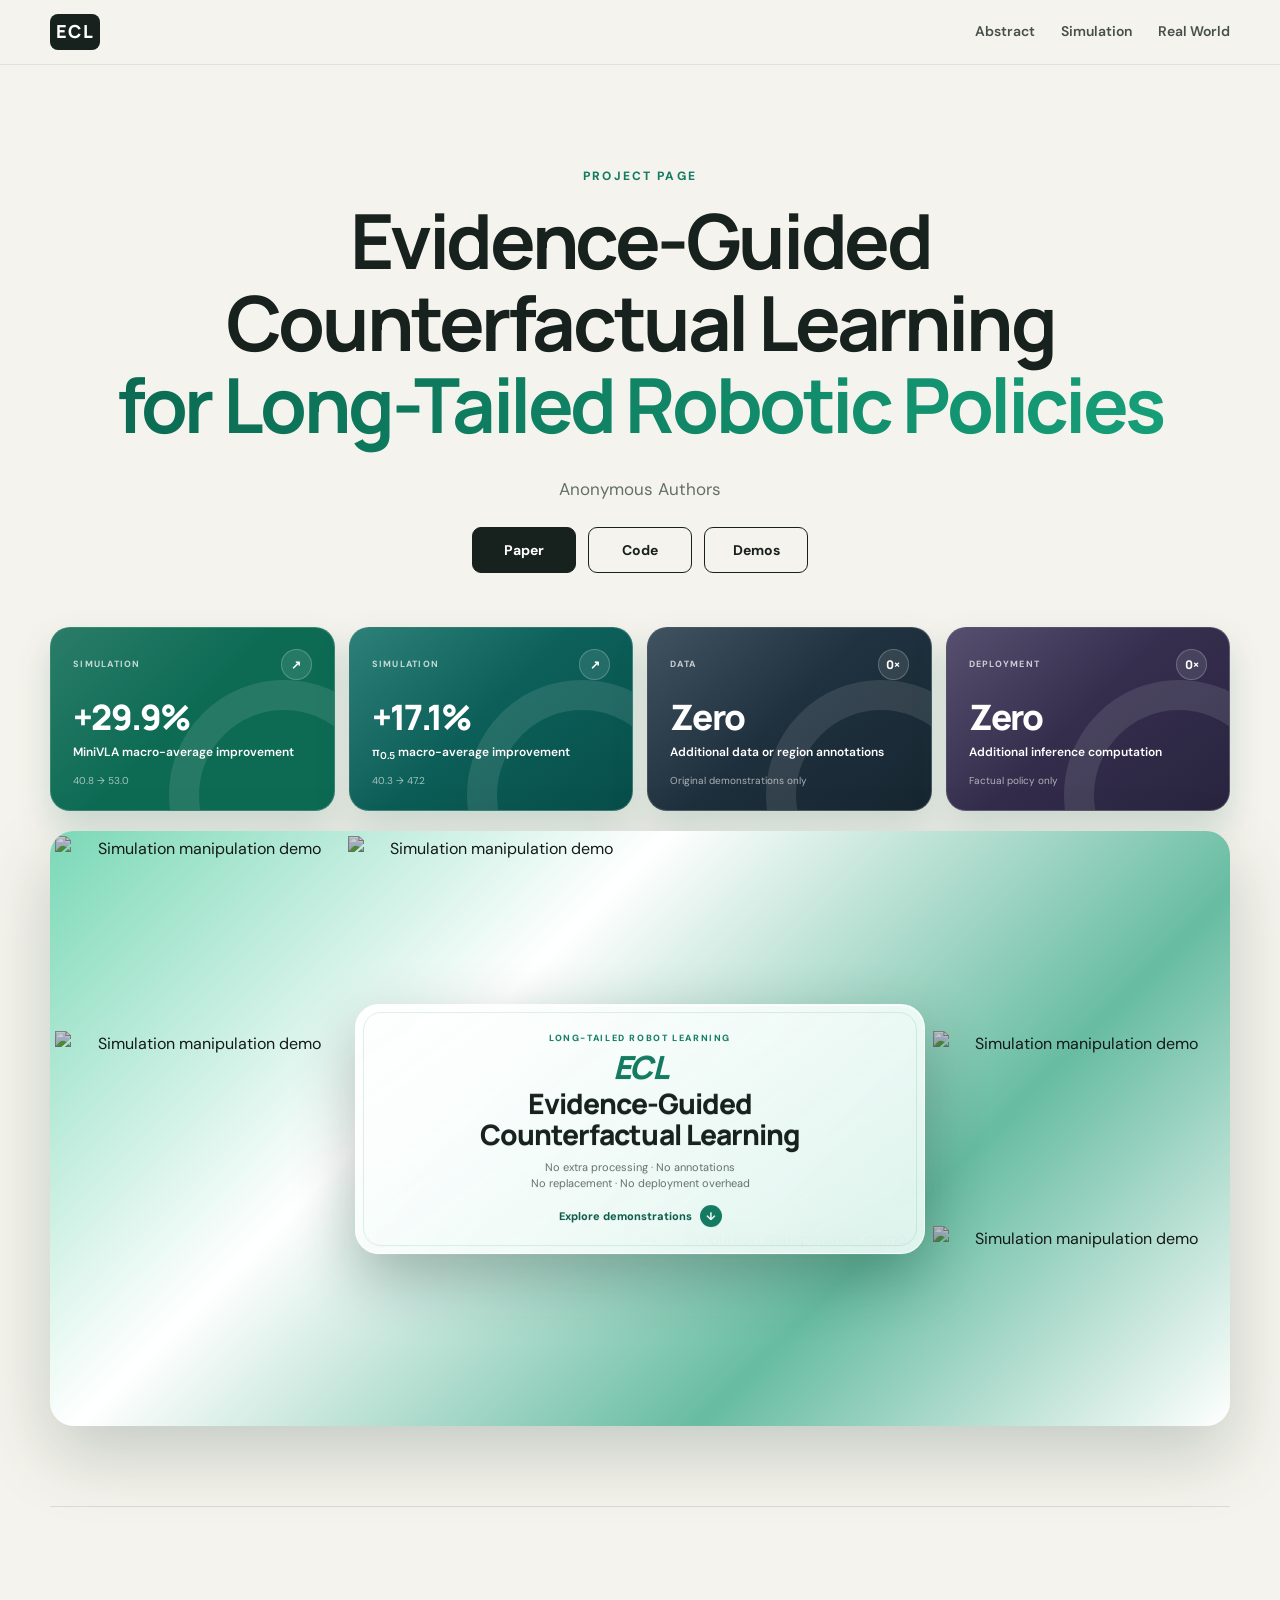
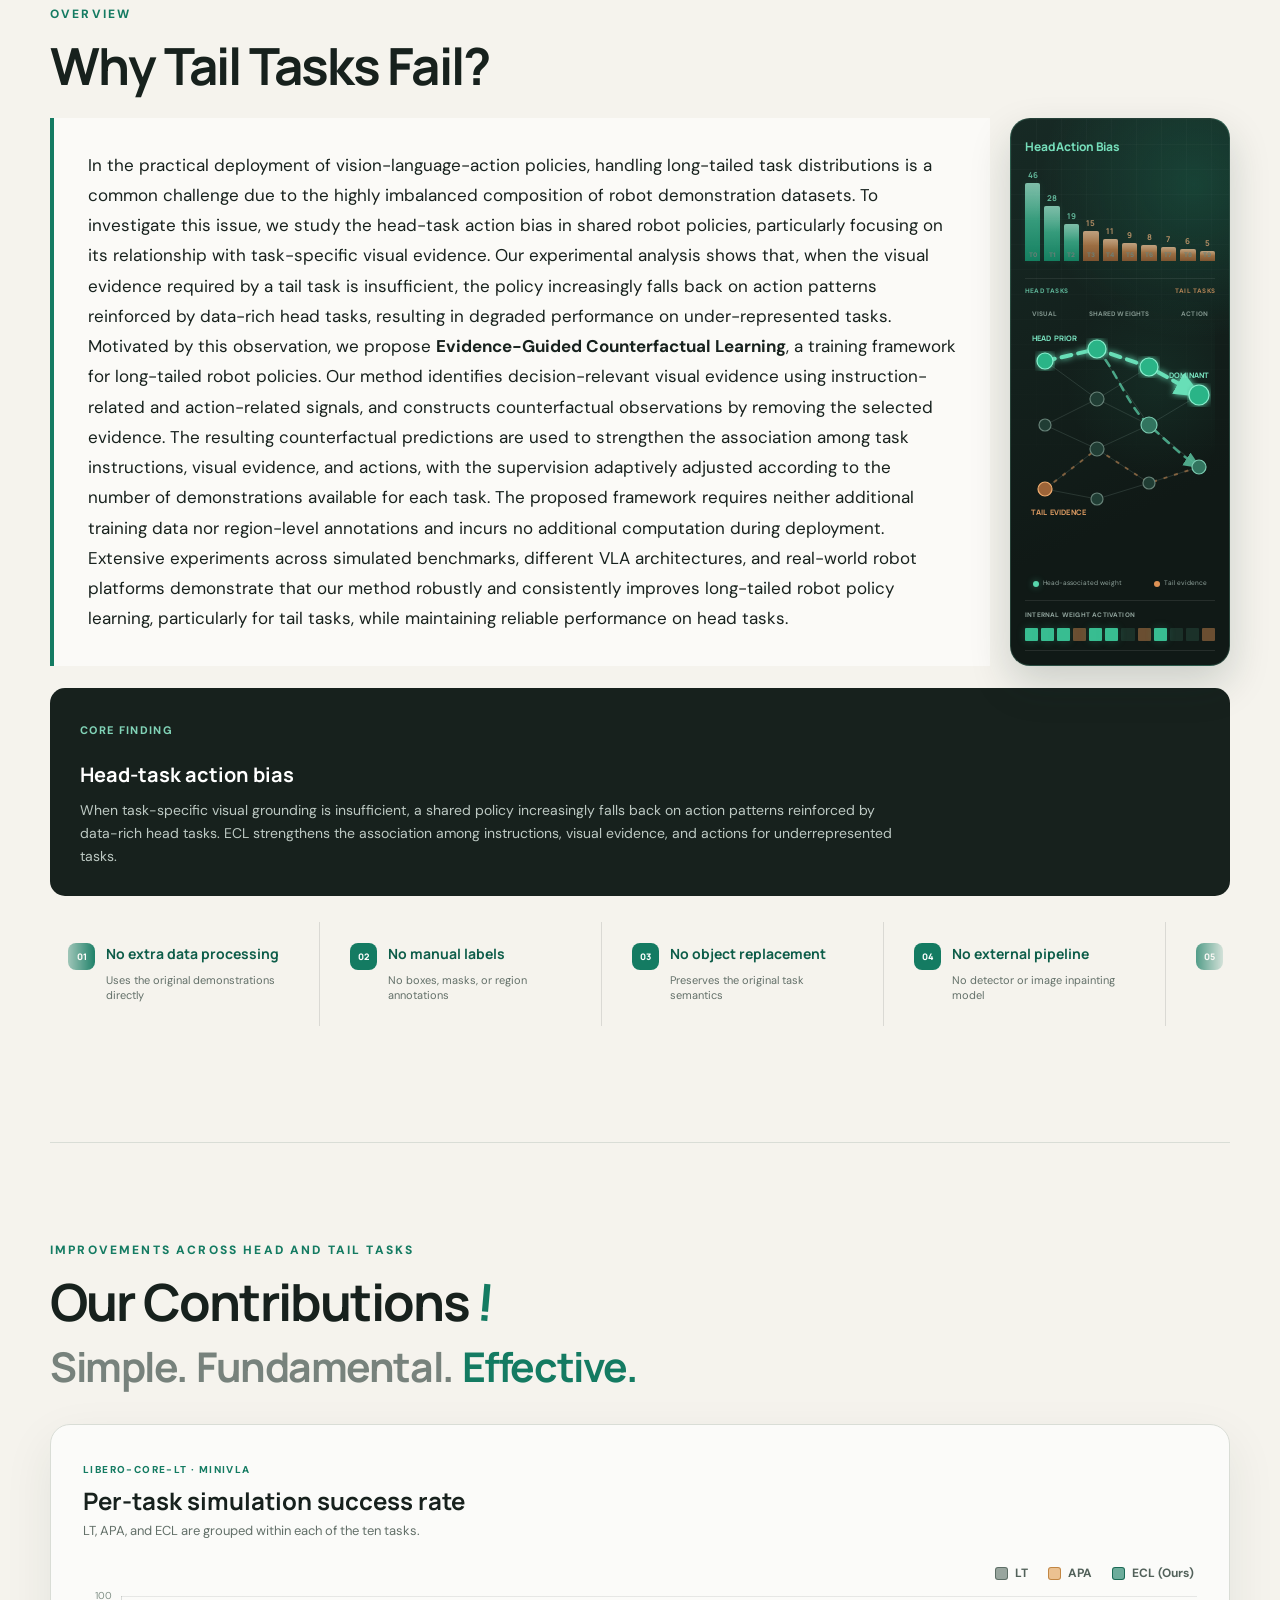
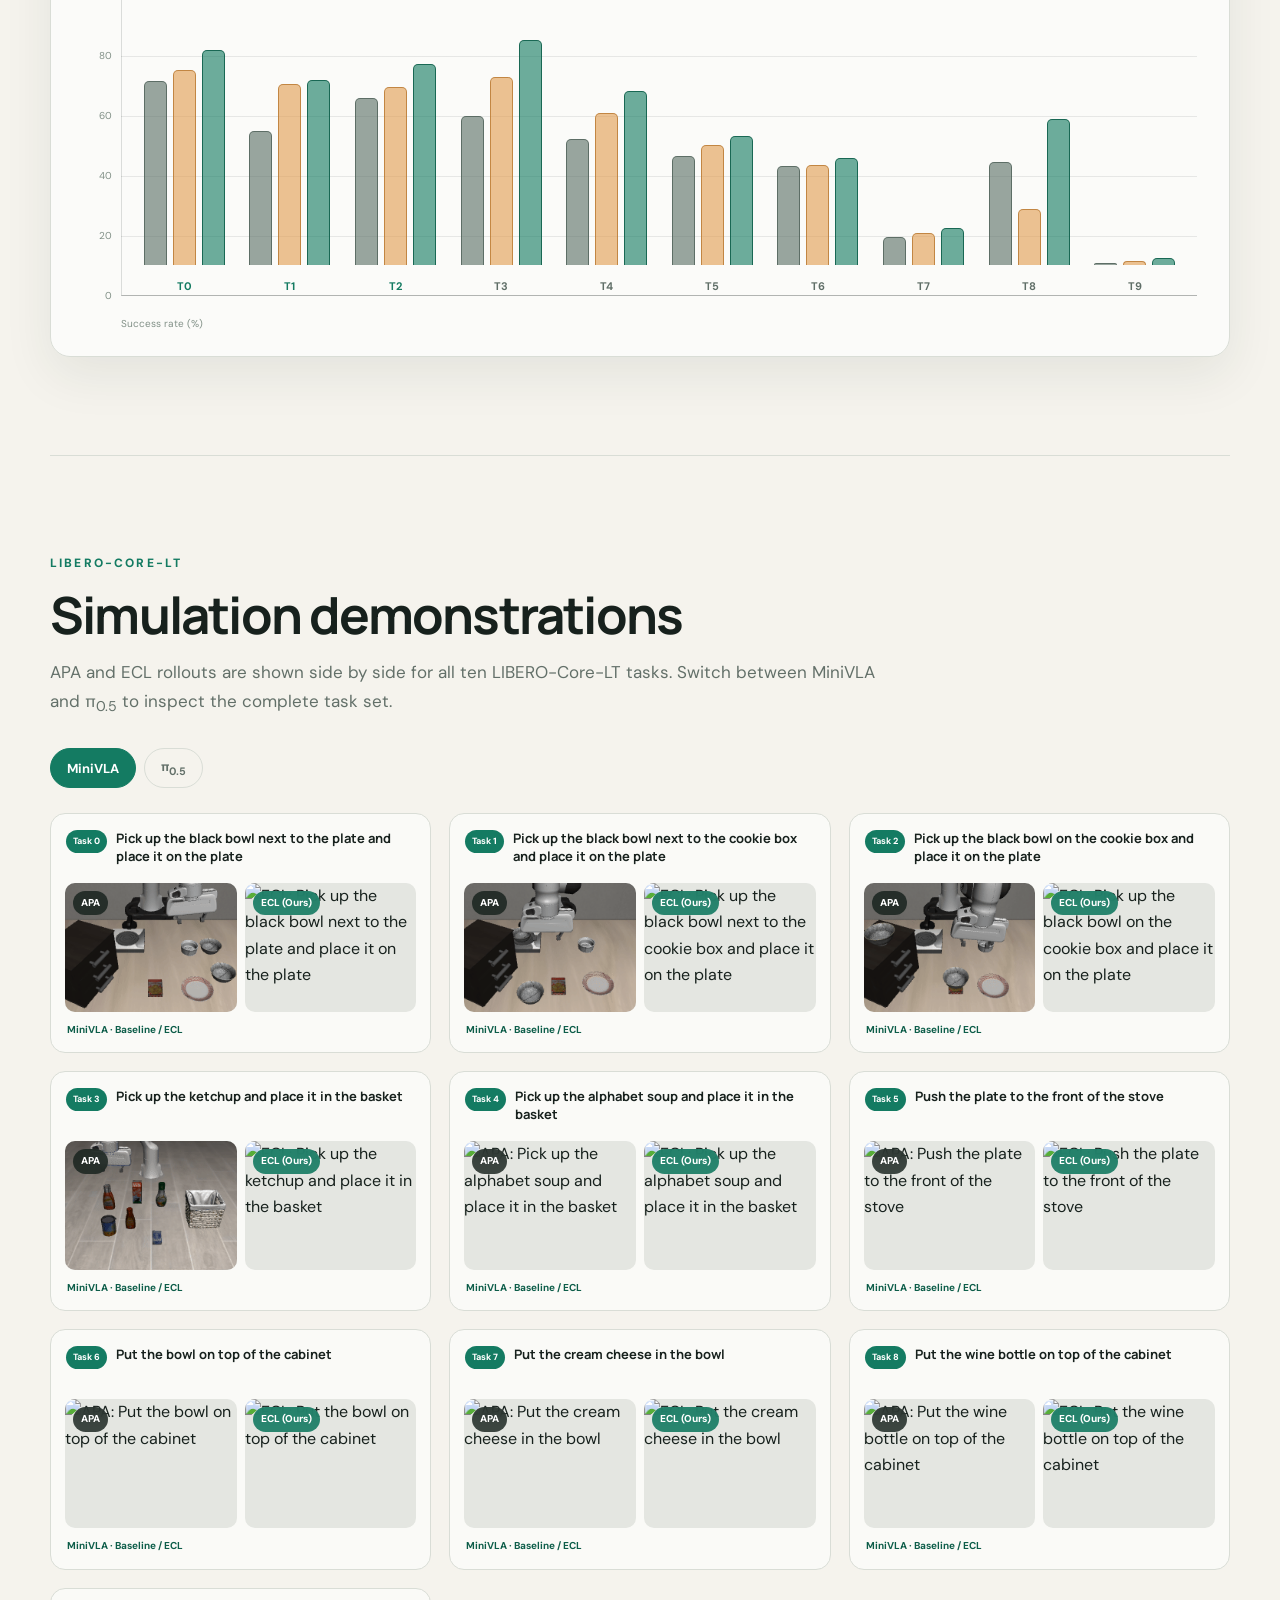
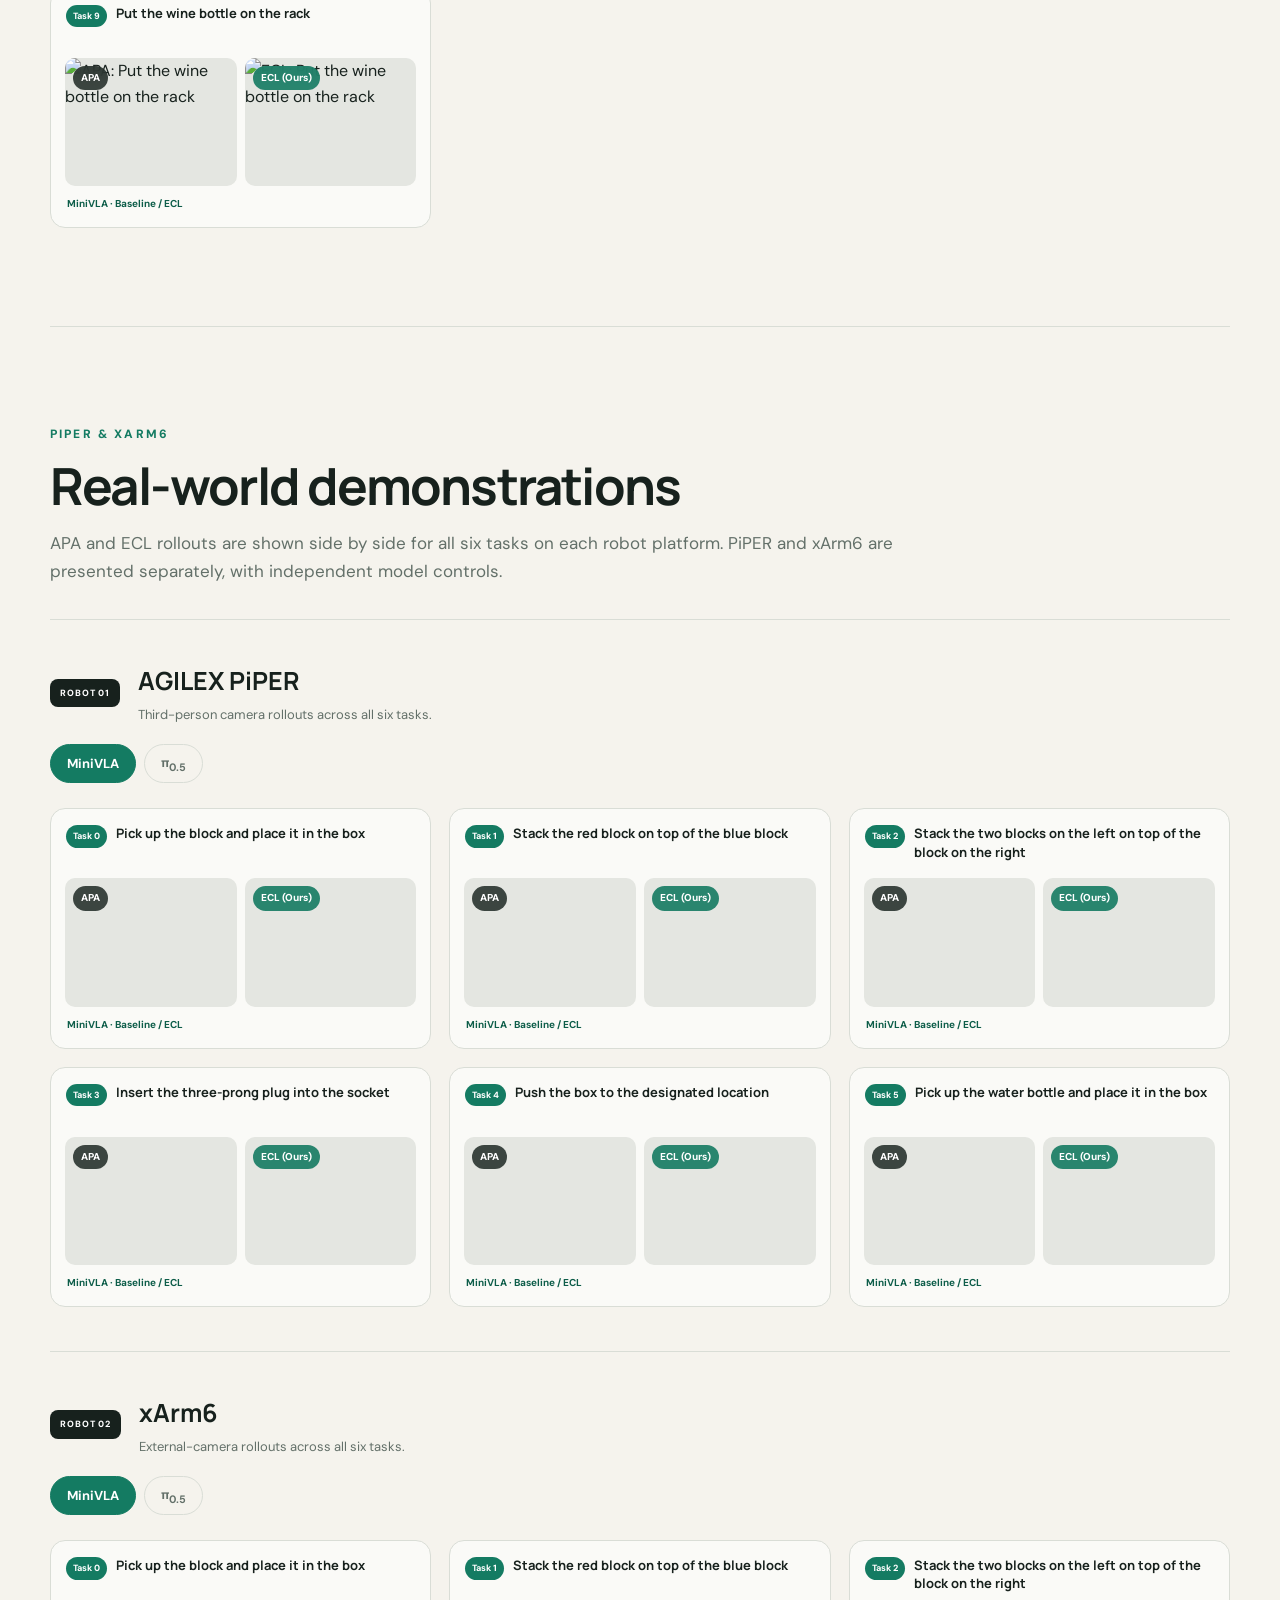
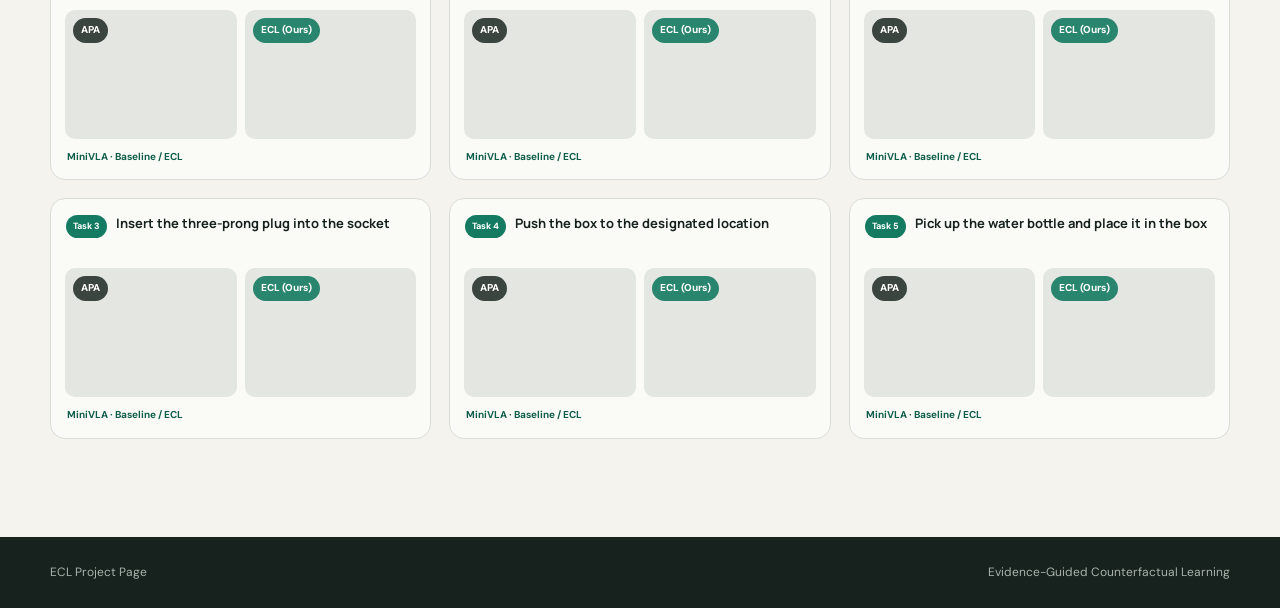
==== commit c5648ae8: "Use anonymous repository link on project site" ====
--- a/site/index.html
+++ b/site/index.html
@@ -27,7 +27,7 @@
       <div class="authors">Anonymous Authors</div>
       <div class="hero-actions">
         <a class="button primary" href="assets/ecl-paper.pdf">Paper</a>
-        <a class="button secondary" href="https://github.com/krlozhilderman287-creator/EVIDENCE-GUIDED-COUNTERFACTUAL-LEARNING-FOR-LONG-TAILED-ROBOTIC-POLICIES">Code</a>
+        <a class="button secondary" href="https://anonymous.4open.science/r/EVIDENCE-GUIDED-COUNTERFACTUAL-LEARNING-FOR-LONG-TAILED-ROBOTIC-POLICIES-440F/">Code</a>
         <a class="button secondary" href="#simulation">Demos</a>
       </div>
 
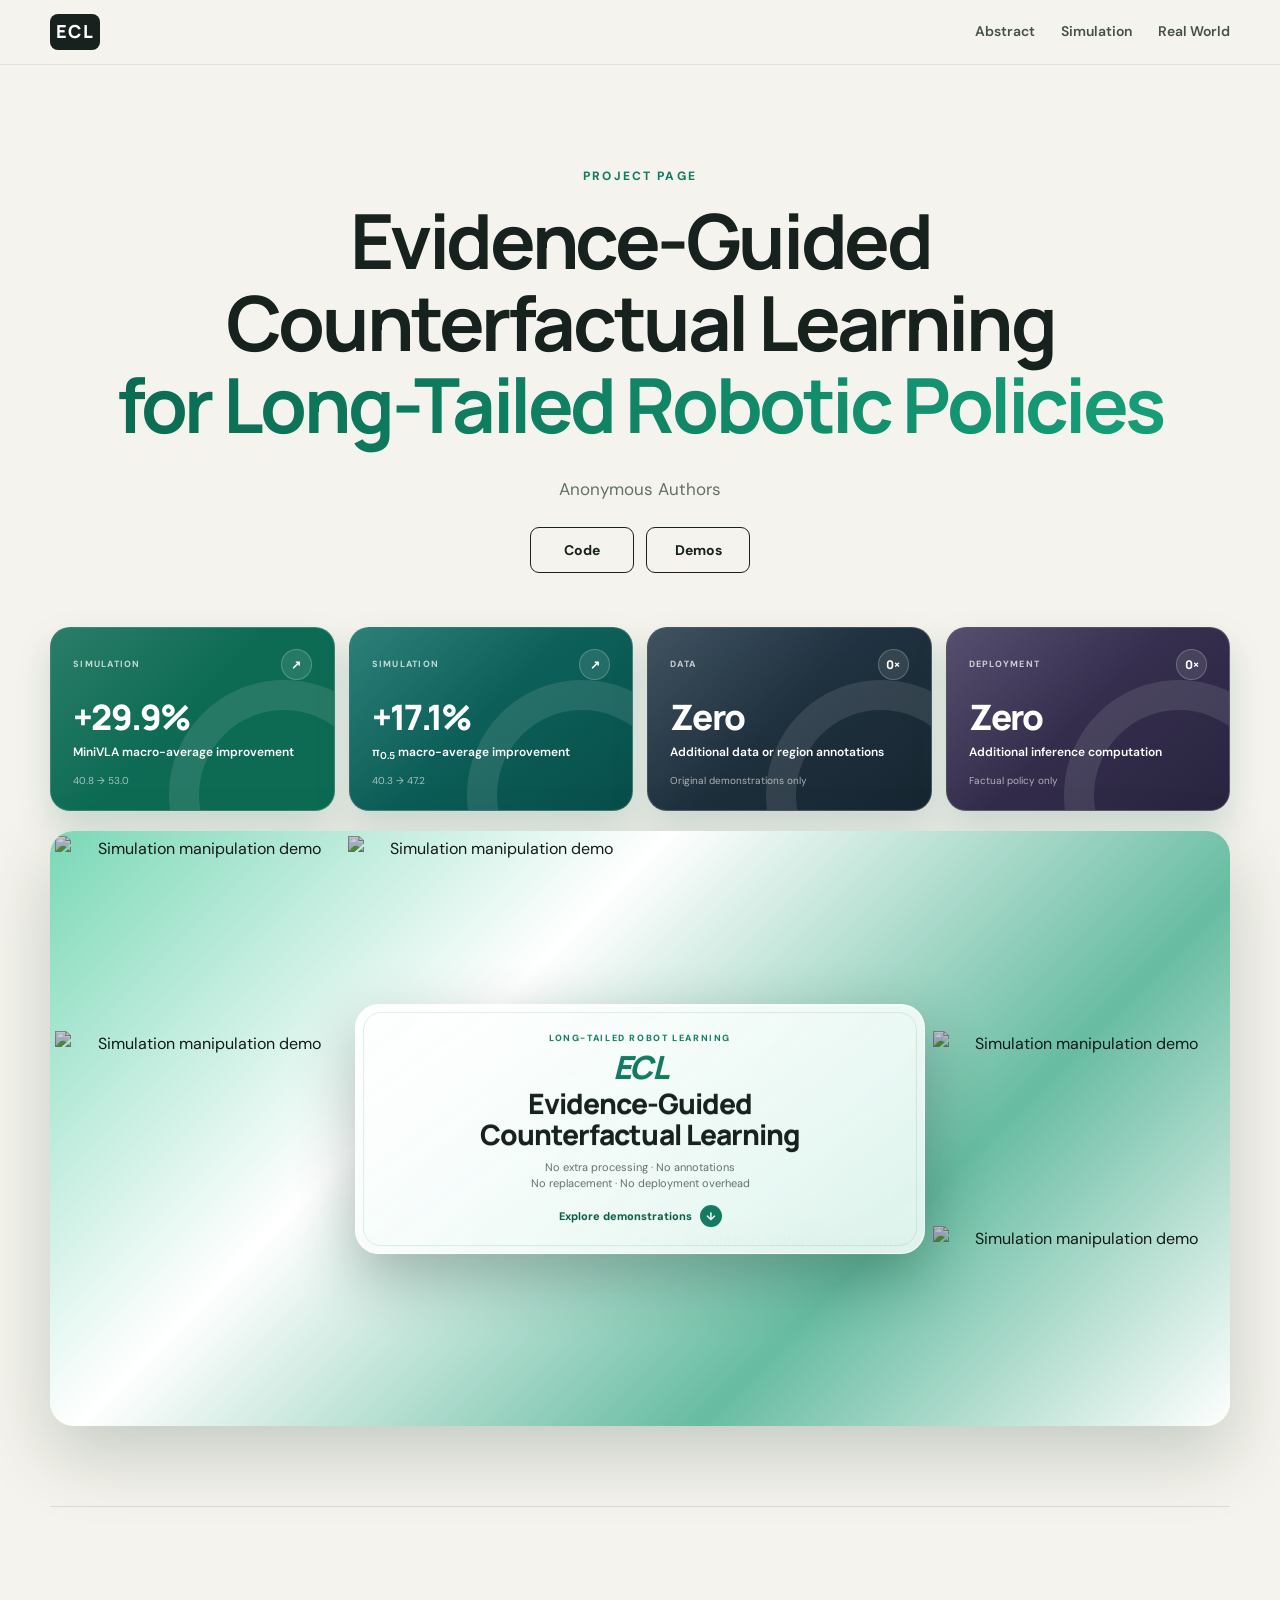
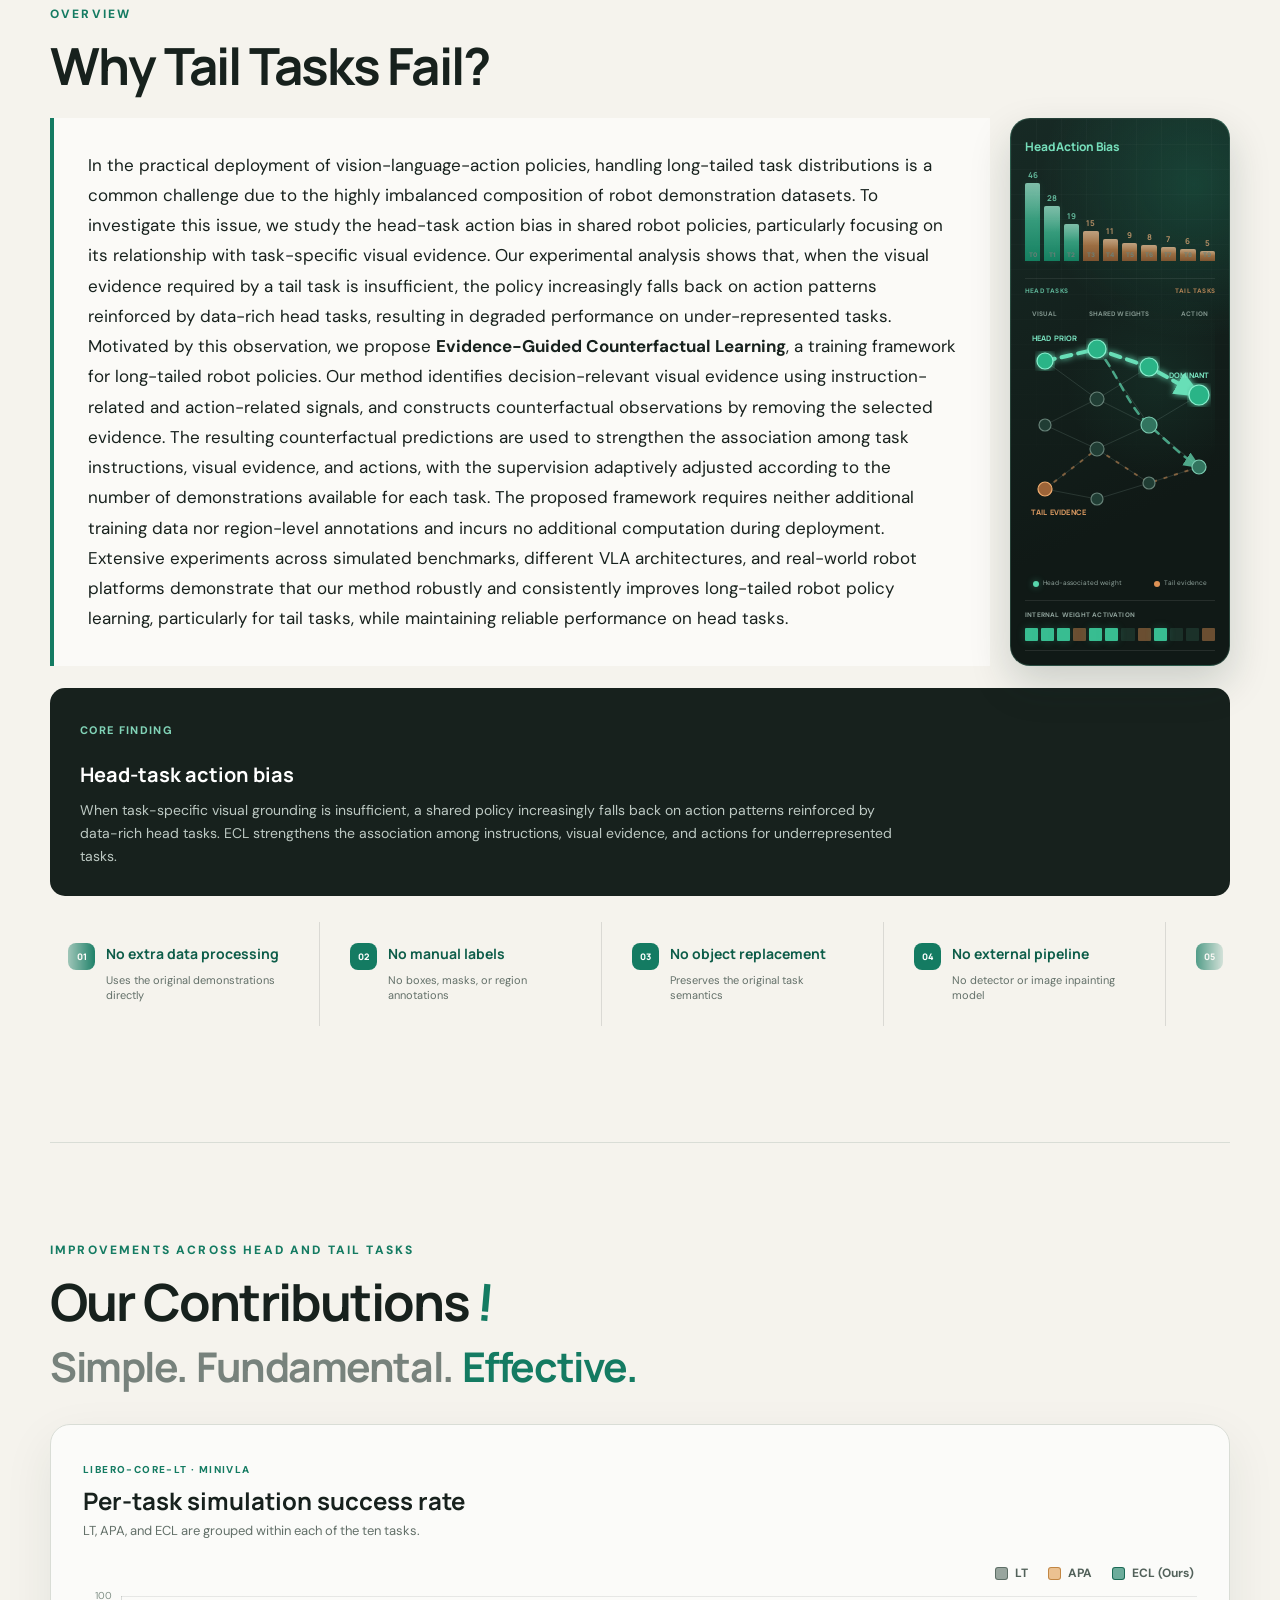
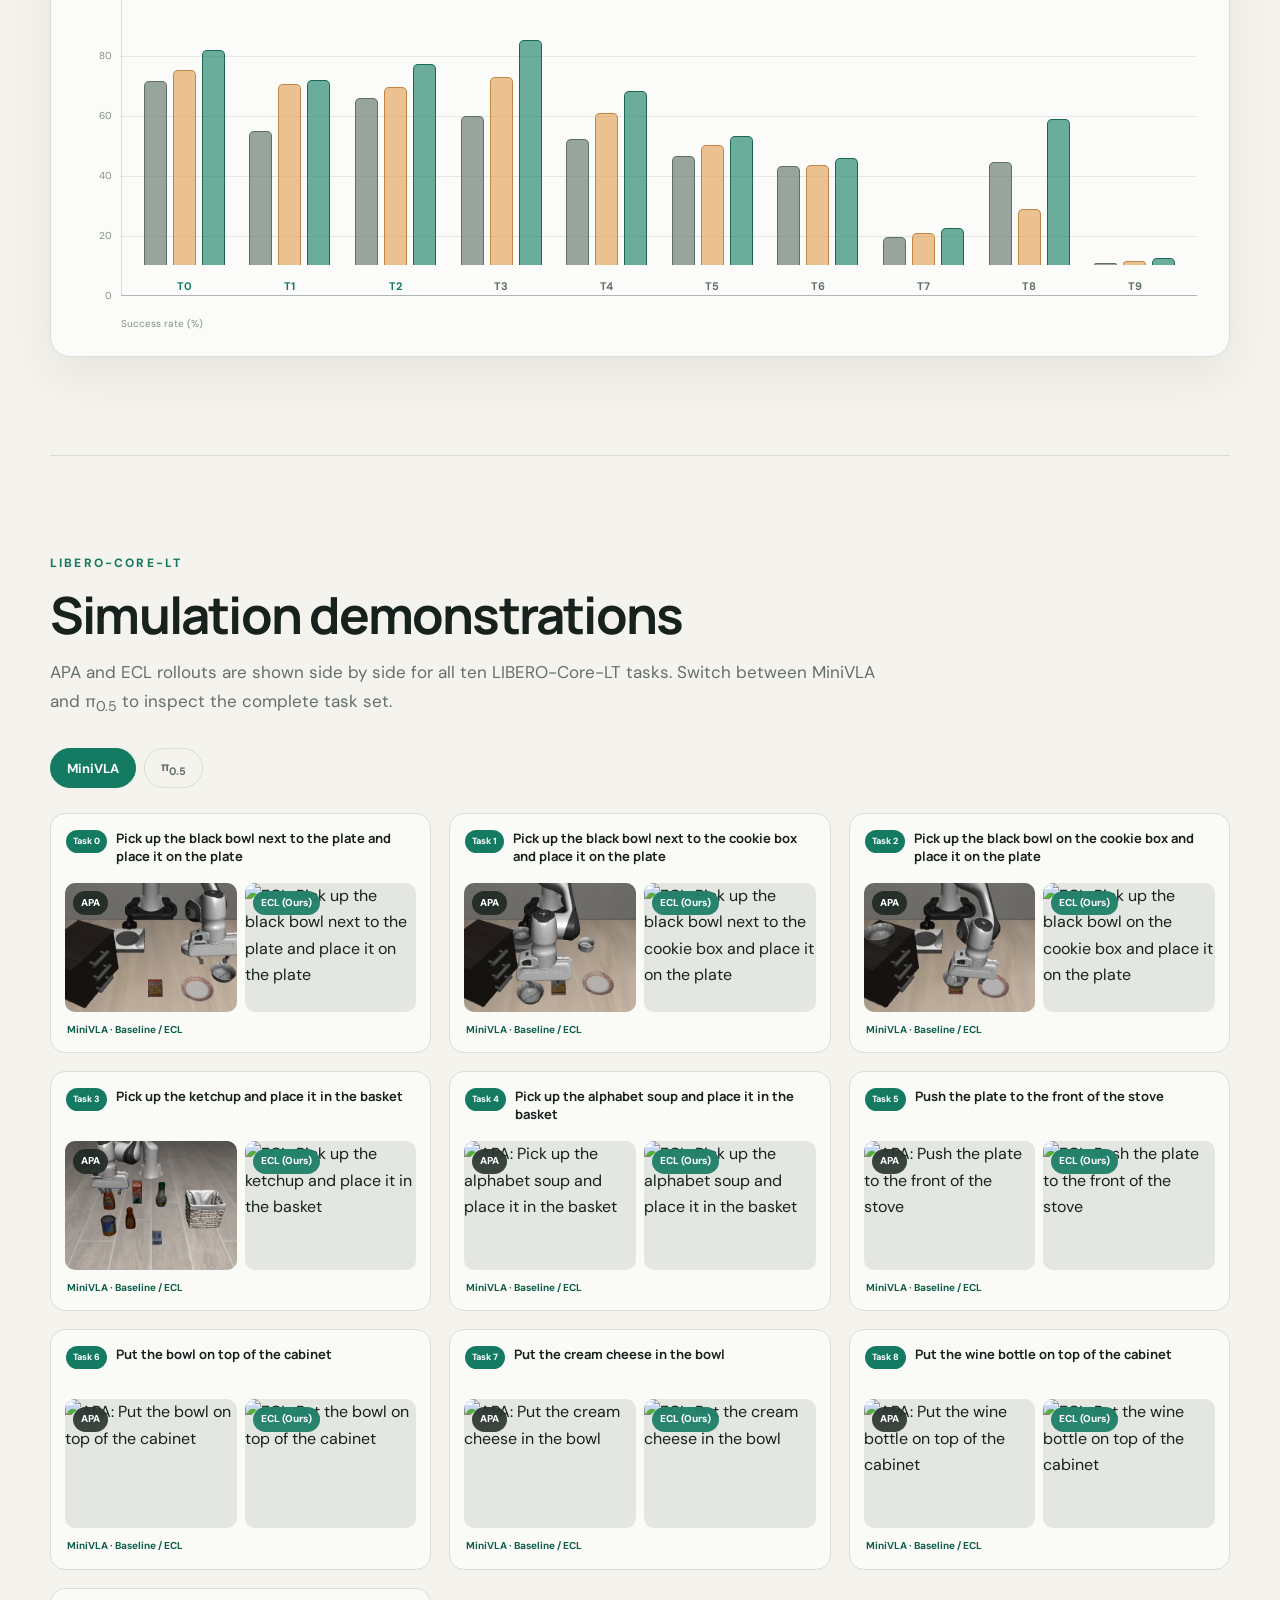
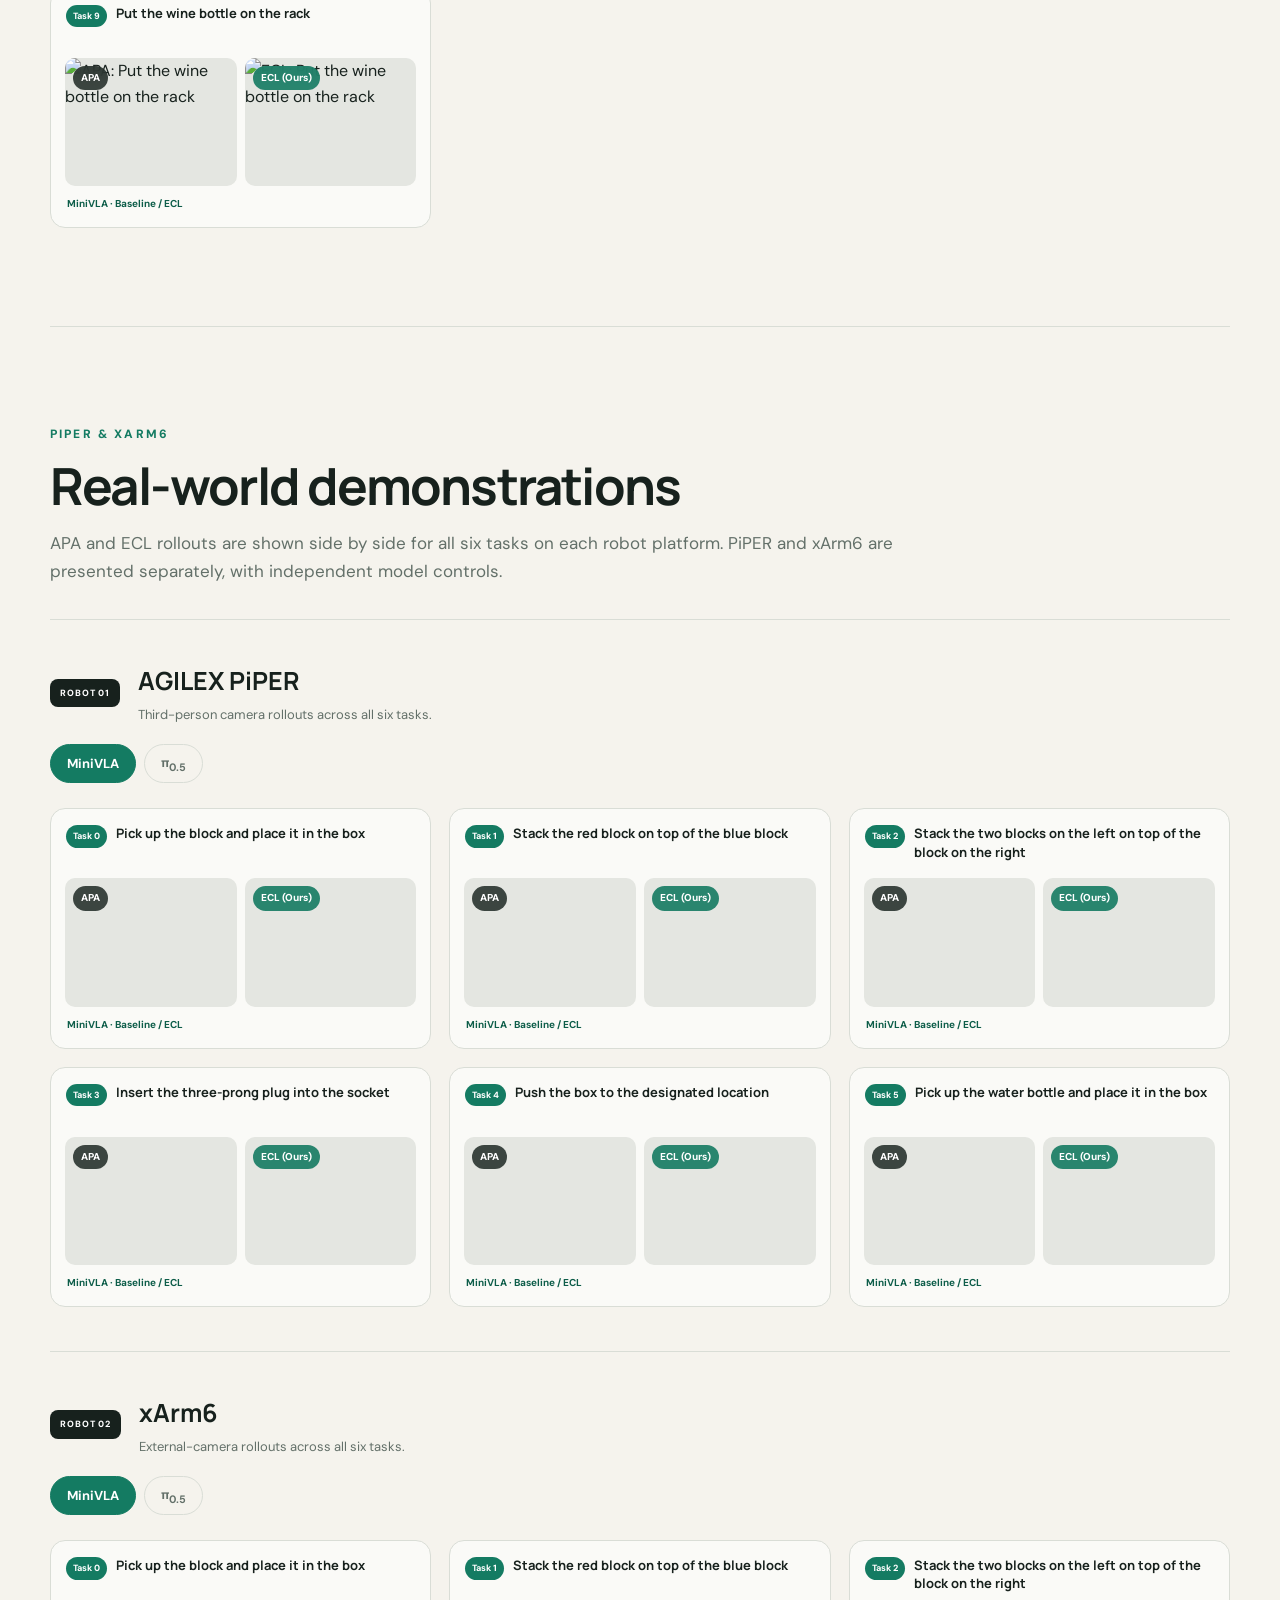
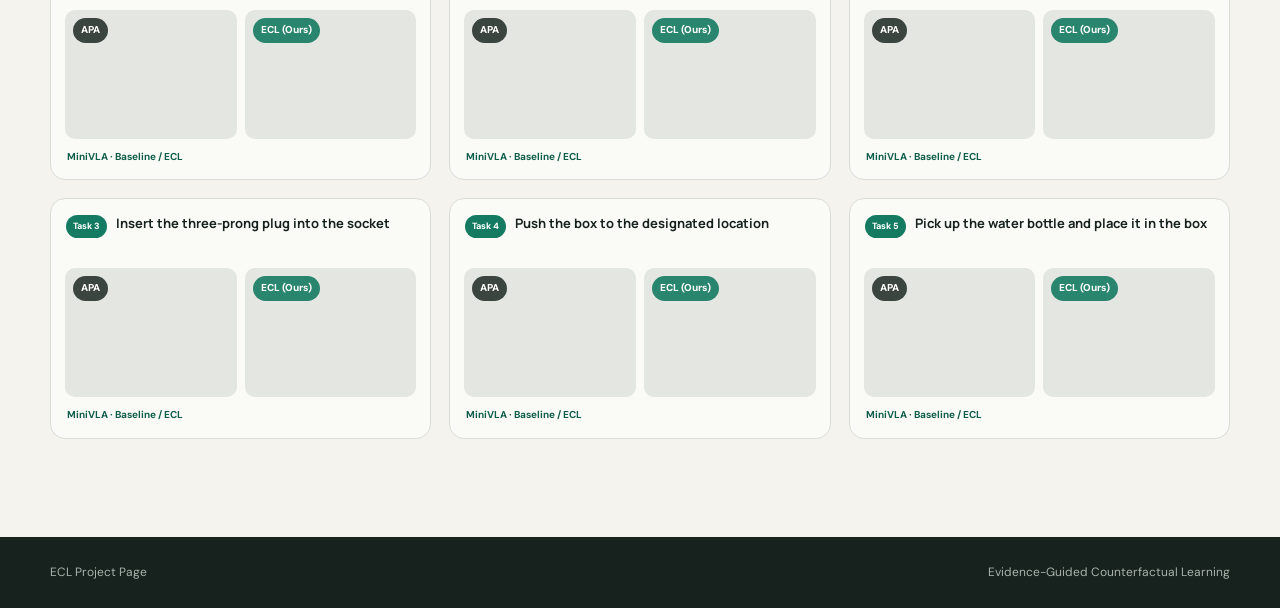
==== commit adedfc12: "Remove paper PDF from project site" ====
--- a/site/index.html
+++ b/site/index.html
@@ -26,7 +26,6 @@
       <h1>Evidence-Guided Counterfactual Learning<br><em>for Long-Tailed Robotic Policies</em></h1>
       <div class="authors">Anonymous Authors</div>
       <div class="hero-actions">
-        <a class="button primary" href="assets/ecl-paper.pdf">Paper</a>
         <a class="button secondary" href="https://anonymous.4open.science/r/EVIDENCE-GUIDED-COUNTERFACTUAL-LEARNING-FOR-LONG-TAILED-ROBOTIC-POLICIES-440F/">Code</a>
         <a class="button secondary" href="#simulation">Demos</a>
       </div>
